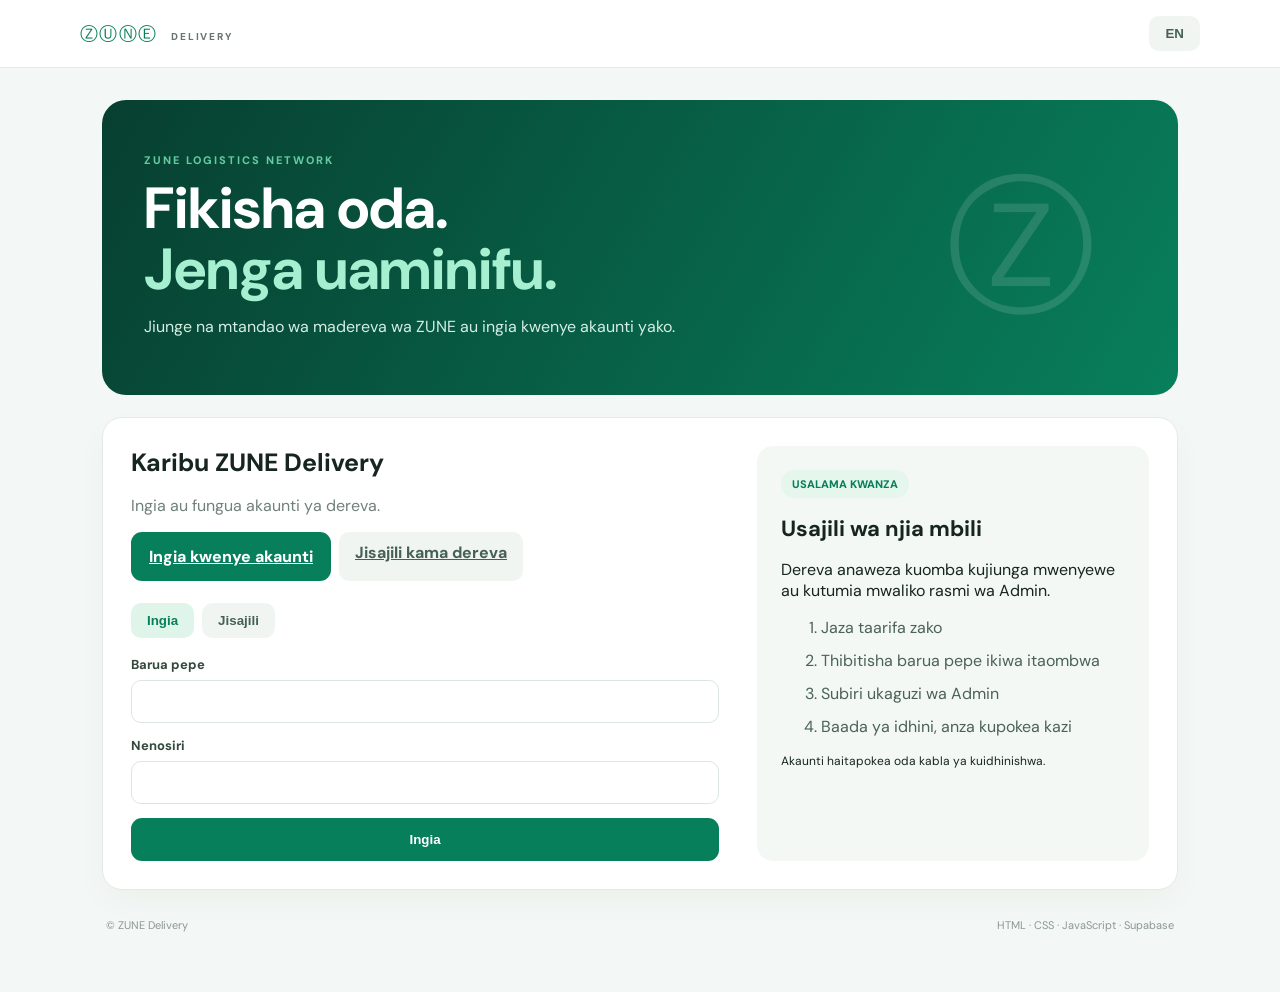
==== index.html @ 95aa7de1 "Remove blocking welcome overlay from Delivery homepage" ====
<!doctype html>
<html lang="sw"><head><meta charset="utf-8"><meta name="viewport" content="width=device-width,initial-scale=1"><meta name="theme-color" content="#087f5b"><title>ZUNE Delivery</title><link rel="stylesheet" href="./styles.css?v=delivery-fix-3"></head>
<body><header class="topbar"><a class="brand" href="./">ⓏⓊⓃⒺ <span>DELIVERY</span></a><div class="top-actions"><button id="languageBtn" class="ghost">EN</button><button id="logoutBtn" class="ghost hidden">Toka</button></div></header>
<main class="shell"><section class="hero"><div><p class="eyebrow">ZUNE LOGISTICS NETWORK</p><h1>Fikisha oda.<br><em>Jenga uaminifu.</em></h1><p class="muted">Jiunge na mtandao wa madereva wa ZUNE au ingia kwenye akaunti yako.</p></div><div class="hero-mark">Ⓩ</div></section>
<div id="notice" class="notice hidden" role="status"></div>
<section id="authView" class="panel auth-grid"><div><h2 id="authTitle">Karibu ZUNE Delivery</h2><p class="muted" id="authIntro">Ingia au fungua akaunti ya dereva.</p><div class="application-actions"><a class="primary" href="./login.html">Ingia kwenye akaunti</a><a class="ghost" href="./signup.html">Jisajili kama dereva</a></div><div class="tabs"><button class="tab active" data-mode="login">Ingia</button><button class="tab" data-mode="register">Jisajili</button></div>
<form id="authForm" class="form"><div id="registerFields" class="hidden"><label>Majina kamili<input name="full_name" autocomplete="name"></label><label>Namba ya simu<input name="phone" type="tel" placeholder="+255..."></label><label>Aina ya usafiri<select name="vehicle_type"><option value="motorcycle">Pikipiki</option><option value="car">Gari</option><option value="bicycle">Baiskeli</option><option value="other">Nyingine</option></select></label><label>Namba ya usajili wa chombo<input name="vehicle_registration" placeholder="Mfano T 123 ABC"></label><label>Namba ya leseni (inapohitajika)<input name="license_number"></label><label>Msimbo wa mwaliko (hiari)<input name="invite_code" autocomplete="off"></label><p class="hint">Unaweza kujisajili bila mwaliko. Mwaliko uliotolewa na Admin utahakikiwa.</p></div>
<label barua pepe>Barua pepe<input name="email" type="email" autocomplete="email" required></label><label>Nenosiri<input name="password" type="password" minlength="8" autocomplete="current-password" required></label><button class="primary" id="authSubmit" type="submit">Ingia</button></form></div>
<aside class="side-note"><span class="pill">USALAMA KWANZA</span><h3>Usajili wa njia mbili</h3><p>Dereva anaweza kuomba kujiunga mwenyewe au kutumia mwaliko rasmi wa Admin.</p><ol><li>Jaza taarifa zako</li><li>Thibitisha barua pepe ikiwa itaombwa</li><li>Subiri ukaguzi wa Admin</li><li>Baada ya idhini, anza kupokea kazi</li></ol><p class="tiny">Akaunti haitapokea oda kabla ya kuidhinishwa.</p></aside></section>
<section id="dashboardView" class="hidden"><div class="panel"><div class="row-between"><div><p class="eyebrow">DASHBOARD</p><h2 id="welcomeTitle">Akaunti ya dereva</h2></div><span id="statusPill" class="pill">Inasubiri</span></div><div id="driverSummary" class="summary-grid"></div><div id="driverMessage" class="notice"></div><p><a class="primary" href="./jobs.html">Oda nilizopangiwa / My deliveries →</a></p></div>
<section id="adminPanel" class="panel hidden"><h2>Usimamizi wa madereva</h2><p class="muted">Sehemu ya Admin kutengeneza mialiko. Ukaguzi wa maombi utaongezwa kwenye Admin Dashboard.</p><form id="inviteForm" class="form compact"><label>Barua pepe ya dereva (hiari)<input name="email" type="email"></label><label>Simu ya dereva (hiari)<input name="phone" type="tel"></label><label>Muda wa mwaliko<select name="days"><option value="1">Siku 1</option><option value="3" selected>Siku 3</option><option value="7">Siku 7</option><option value="14">Siku 14</option></select></label><button class="primary">Tengeneza mwaliko</button></form><div id="inviteResult" class="invite-result hidden"></div><hr><h3>Maombi ya madereva</h3><button id="refreshApplications" class="ghost">Onyesha upya</button><div id="applicationList">Inapakia...</div></section></section>
<footer><span>© ZUNE Delivery</span><span>HTML · CSS · JavaScript · Supabase</span></footer></main><script>
/* Keep login/register tabs responsive even if the remote Supabase module is slow. */
(function(){
  const splash=document.getElementById('welcomeScreen');
  let splashClosed=false;
  function closeWelcome(){
    if(splashClosed || !splash) return;
    splashClosed=true;
    splash.classList.add('leaving');
    window.setTimeout(function(){ if(splash.isConnected) splash.remove(); },500);
  }
  /* Welcome screen closes automatically after exactly 4 seconds. */
  window.setTimeout(closeWelcome,4000);
  const tabs=document.querySelectorAll('.tab');
  const fields=document.getElementById('registerFields');
  const title=document.getElementById('authTitle');
  const submit=document.getElementById('authSubmit');
  const password=document.querySelector('#authForm [name="password"]');
  tabs.forEach(function(tab){
    tab.addEventListener('click',function(){
      const registering=tab.dataset.mode==='register';
      tabs.forEach(function(item){item.classList.toggle('active',item===tab)});
      fields.classList.toggle('hidden',!registering);
      title.textContent=registering?'Jisajili ZUNE Delivery':'Karibu ZUNE Delivery';
      submit.textContent=registering?'Fungua akaunti':'Ingia';
      if(password)password.autocomplete=registering?'new-password':'current-password';
    });
  });
})();
</script>
<script type="module" src="./app.js?v=delivery-auth-pages-1"></script></body></html>
---- styles.css ----
@import url('https://fonts.googleapis.com/css2?family=DM+Sans:wght@400;500;600;700;800&display=swap');:root{font-family:'DM Sans',system-ui,sans-serif;color:#17251f;background:#f3f7f5;font-synthesis:none}*{box-sizing:border-box}body{margin:0}.topbar{height:68px;background:#fff;border-bottom:1px solid #e4ece7;display:flex;align-items:center;justify-content:space-between;padding:0 max(22px,calc((100vw - 1120px)/2))}.brand{font-weight:800;letter-spacing:.08em;color:#087f5b;text-decoration:none;font-size:18px}.brand span{font-size:10px;letter-spacing:.18em;color:#66766d;margin-left:8px}.top-actions{display:flex;gap:8px}.shell{max-width:1120px;margin:auto;padding:32px 22px}.hero{background:linear-gradient(120deg,#073f30,#087f5b);border-radius:24px;padding:42px;color:#fff;display:flex;align-items:center;justify-content:space-between;overflow:hidden}.hero h1{font-size:clamp(34px,6vw,58px);line-height:1.05;margin:8px 0 14px}.hero em{font-style:normal;color:#a6f0d1}.hero .muted{color:#d5eee3}.eyebrow{font-size:11px;letter-spacing:.18em;font-weight:800;color:#64cba0}.hero-mark{font-size:150px;font-weight:800;color:#ffffff20;margin-right:4%;line-height:1}.panel{background:#fff;border:1px solid #e3ebe6;border-radius:20px;padding:28px;margin-top:22px;box-shadow:0 12px 32px #153d2b08}.auth-grid{display:grid;grid-template-columns:1.2fr .8fr;gap:38px}.panel h2{margin:0 0 8px;font-size:25px}.muted,.hint{color:#718078}.tabs{display:flex;gap:8px;margin:22px 0 18px}.tab,.ghost{background:#f0f5f2;border:0;border-radius:10px;padding:10px 16px;color:#456054;font-weight:700;cursor:pointer}.tab.active{background:#dff5e9;color:#087f5b}.form{display:grid;gap:14px}.form label{font-size:13px;font-weight:700;color:#34483d;display:grid;gap:7px}.form input,.form select{width:100%;border:1px solid #dce6df;border-radius:10px;padding:12px 13px;font:inherit;color:#17251f;background:#fff;outline-color:#0a956b}.primary{border:0;border-radius:11px;background:#087f5b;color:#fff;font-weight:800;padding:14px 18px;cursor:pointer}.primary:hover{background:#066c4d}.side-note{background:#f3f8f5;border-radius:16px;padding:24px}.side-note h3{font-size:22px;margin:16px 0 8px}.side-note li{margin:12px 0;color:#4c6256}.pill{display:inline-flex;background:#e5f6ed;color:#087f5b;padding:7px 11px;border-radius:99px;font-size:11px;font-weight:800}.tiny,.hint{font-size:12px}.notice{padding:13px 15px;border-radius:11px;background:#edf7f1;color:#285c43;margin:12px 0}.notice.error{background:#fff0ef;color:#a33b31}.row-between{display:flex;justify-content:space-between;align-items:center;gap:12px}.summary-grid{display:grid;grid-template-columns:repeat(3,1fr);gap:12px;margin:22px 0}.summary-grid div{background:#f5f8f6;padding:16px;border-radius:12px}.summary-grid strong{display:block;margin-bottom:5px}.compact{grid-template-columns:repeat(3,1fr);align-items:end}.invite-result{margin-top:16px;padding:15px;background:#eff8f3;border-radius:12px;overflow-wrap:anywhere}.hidden{display:none!important}footer{display:flex;justify-content:space-between;color:#8a9890;font-size:11px;padding:28px 4px}@media(max-width:720px){.shell{padding:18px 14px}.hero{padding:28px 24px}.hero-mark{font-size:90px;margin:0}.auth-grid{grid-template-columns:1fr;gap:20px}.panel{padding:21px}.compact{grid-template-columns:1fr}.summary-grid{grid-template-columns:1fr}footer{gap:8px;flex-direction:column}}
.application-card{border:1px solid #e3ece6;border-radius:12px;padding:15px;margin:12px 0}.application-card p{font-size:13px;color:#6d7e74;overflow-wrap:anywhere}.application-actions{display:flex;gap:8px;flex-wrap:wrap}.application-actions button{padding:9px 14px}hr{border:0;border-top:1px solid #e7eee9;margin:24px 0}#applicationList{margin-top:14px}

/* Welcome splash with animated delivery vehicle */
.welcome-screen{position:fixed;inset:0;z-index:9999;display:grid;place-items:center;padding:24px;background:radial-gradient(circle at 50% 35%,#0d8b65,#064532 72%);color:#fff;transition:opacity .45s ease,visibility .45s ease}.welcome-screen.leaving{opacity:0;visibility:hidden;pointer-events:none}.welcome-content{width:min(100%,520px);text-align:center}.welcome-logo{font-size:clamp(25px,7vw,38px);font-weight:800;letter-spacing:.12em;color:#c8f6df}.welcome-kicker{font-size:11px;letter-spacing:.3em;font-weight:800;color:#8be0b8;margin:28px 0 12px}.welcome-content h1{font-size:clamp(34px,8vw,54px);line-height:1.08;margin:0}.welcome-content h1 span{display:block;color:#a9f0d0}.welcome-copy{font-size:17px;color:#e0f4e9;margin:18px 0 34px}.moving-road{height:76px;position:relative;margin:0 auto 28px;max-width:310px;overflow:hidden}.moving-vehicle{position:absolute;left:8px;bottom:17px;font-size:42px;filter:drop-shadow(0 5px 4px #002d2080);animation:deliveryDrive 2.6s ease-in-out infinite alternate}.road-line{position:absolute;left:0;right:0;bottom:12px;height:3px;background:repeating-linear-gradient(90deg,#d8f6e7 0 25px,transparent 25px 43px);animation:roadMove .55s linear infinite}.welcome-start{border:0;border-radius:14px;background:#e0f7eb;color:#075b40;padding:15px 30px;font:inherit;font-weight:800;font-size:16px;cursor:pointer;box-shadow:0 8px 24px #002f2050}.welcome-start span{margin-left:12px}@keyframes deliveryDrive{from{transform:translateX(0)}to{transform:translateX(205px)}}@keyframes roadMove{to{background-position:-43px 0}}@media(prefers-reduced-motion:reduce){.moving-vehicle,.road-line{animation:none}.welcome-screen{transition:none}}
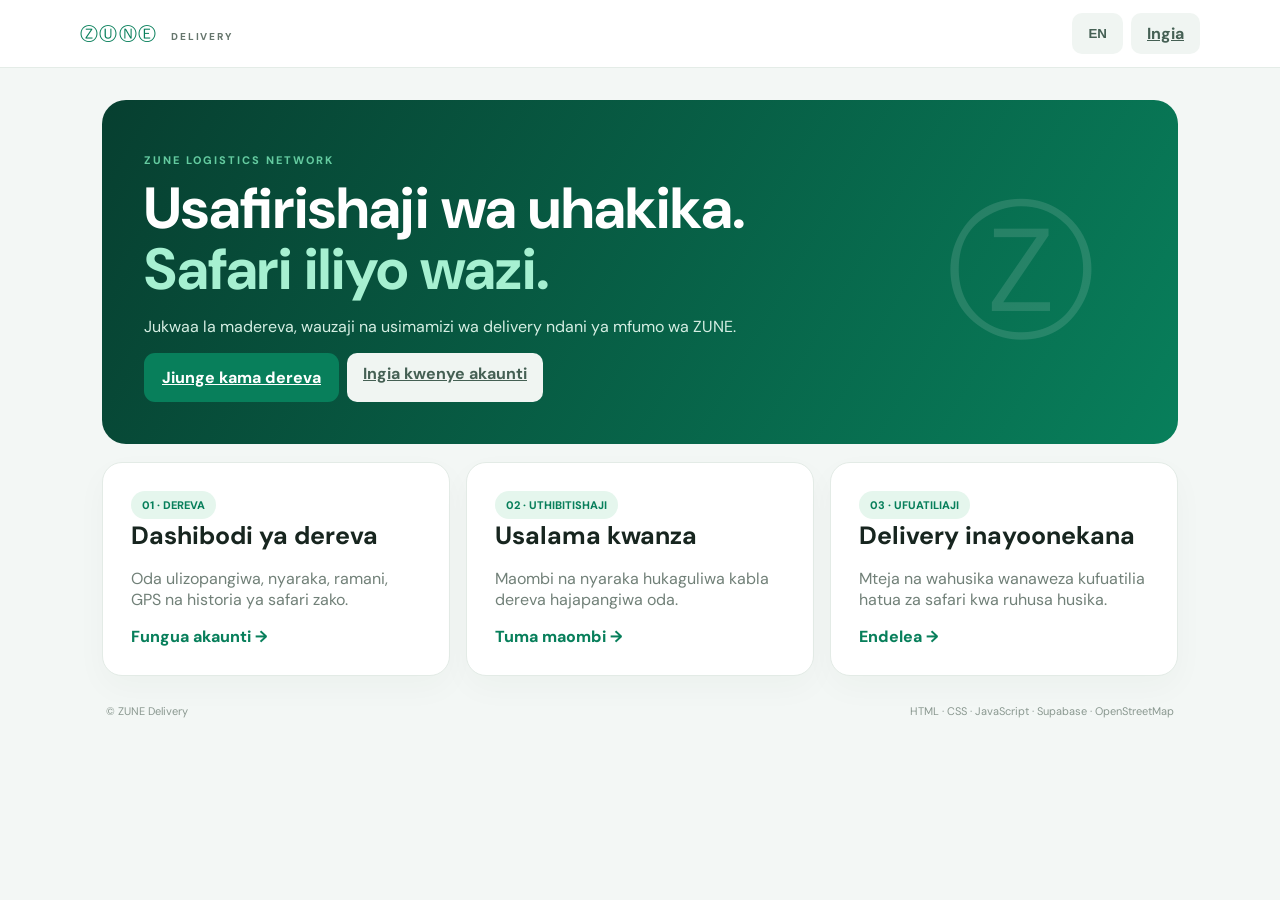
==== commit 268e3b9a: "Rebuild ZUNE Delivery public landing page" ====
--- a/index.html
+++ b/index.html
@@ -1,42 +1,11 @@
 <!doctype html>
-<html lang="sw"><head><meta charset="utf-8"><meta name="viewport" content="width=device-width,initial-scale=1"><meta name="theme-color" content="#087f5b"><title>ZUNE Delivery</title><link rel="stylesheet" href="./styles.css?v=delivery-fix-3"></head>
-<body><header class="topbar"><a class="brand" href="./">ⓏⓊⓃⒺ <span>DELIVERY</span></a><div class="top-actions"><button id="languageBtn" class="ghost">EN</button><button id="logoutBtn" class="ghost hidden">Toka</button></div></header>
-<main class="shell"><section class="hero"><div><p class="eyebrow">ZUNE LOGISTICS NETWORK</p><h1>Fikisha oda.<br><em>Jenga uaminifu.</em></h1><p class="muted">Jiunge na mtandao wa madereva wa ZUNE au ingia kwenye akaunti yako.</p></div><div class="hero-mark">Ⓩ</div></section>
-<div id="notice" class="notice hidden" role="status"></div>
-<section id="authView" class="panel auth-grid"><div><h2 id="authTitle">Karibu ZUNE Delivery</h2><p class="muted" id="authIntro">Ingia au fungua akaunti ya dereva.</p><div class="application-actions"><a class="primary" href="./login.html">Ingia kwenye akaunti</a><a class="ghost" href="./signup.html">Jisajili kama dereva</a></div><div class="tabs"><button class="tab active" data-mode="login">Ingia</button><button class="tab" data-mode="register">Jisajili</button></div>
-<form id="authForm" class="form"><div id="registerFields" class="hidden"><label>Majina kamili<input name="full_name" autocomplete="name"></label><label>Namba ya simu<input name="phone" type="tel" placeholder="+255..."></label><label>Aina ya usafiri<select name="vehicle_type"><option value="motorcycle">Pikipiki</option><option value="car">Gari</option><option value="bicycle">Baiskeli</option><option value="other">Nyingine</option></select></label><label>Namba ya usajili wa chombo<input name="vehicle_registration" placeholder="Mfano T 123 ABC"></label><label>Namba ya leseni (inapohitajika)<input name="license_number"></label><label>Msimbo wa mwaliko (hiari)<input name="invite_code" autocomplete="off"></label><p class="hint">Unaweza kujisajili bila mwaliko. Mwaliko uliotolewa na Admin utahakikiwa.</p></div>
-<label barua pepe>Barua pepe<input name="email" type="email" autocomplete="email" required></label><label>Nenosiri<input name="password" type="password" minlength="8" autocomplete="current-password" required></label><button class="primary" id="authSubmit" type="submit">Ingia</button></form></div>
-<aside class="side-note"><span class="pill">USALAMA KWANZA</span><h3>Usajili wa njia mbili</h3><p>Dereva anaweza kuomba kujiunga mwenyewe au kutumia mwaliko rasmi wa Admin.</p><ol><li>Jaza taarifa zako</li><li>Thibitisha barua pepe ikiwa itaombwa</li><li>Subiri ukaguzi wa Admin</li><li>Baada ya idhini, anza kupokea kazi</li></ol><p class="tiny">Akaunti haitapokea oda kabla ya kuidhinishwa.</p></aside></section>
-<section id="dashboardView" class="hidden"><div class="panel"><div class="row-between"><div><p class="eyebrow">DASHBOARD</p><h2 id="welcomeTitle">Akaunti ya dereva</h2></div><span id="statusPill" class="pill">Inasubiri</span></div><div id="driverSummary" class="summary-grid"></div><div id="driverMessage" class="notice"></div><p><a class="primary" href="./jobs.html">Oda nilizopangiwa / My deliveries →</a></p></div>
-<section id="adminPanel" class="panel hidden"><h2>Usimamizi wa madereva</h2><p class="muted">Sehemu ya Admin kutengeneza mialiko. Ukaguzi wa maombi utaongezwa kwenye Admin Dashboard.</p><form id="inviteForm" class="form compact"><label>Barua pepe ya dereva (hiari)<input name="email" type="email"></label><label>Simu ya dereva (hiari)<input name="phone" type="tel"></label><label>Muda wa mwaliko<select name="days"><option value="1">Siku 1</option><option value="3" selected>Siku 3</option><option value="7">Siku 7</option><option value="14">Siku 14</option></select></label><button class="primary">Tengeneza mwaliko</button></form><div id="inviteResult" class="invite-result hidden"></div><hr><h3>Maombi ya madereva</h3><button id="refreshApplications" class="ghost">Onyesha upya</button><div id="applicationList">Inapakia...</div></section></section>
-<footer><span>© ZUNE Delivery</span><span>HTML · CSS · JavaScript · Supabase</span></footer></main><script>
-/* Keep login/register tabs responsive even if the remote Supabase module is slow. */
-(function(){
-  const splash=document.getElementById('welcomeScreen');
-  let splashClosed=false;
-  function closeWelcome(){
-    if(splashClosed || !splash) return;
-    splashClosed=true;
-    splash.classList.add('leaving');
-    window.setTimeout(function(){ if(splash.isConnected) splash.remove(); },500);
-  }
-  /* Welcome screen closes automatically after exactly 4 seconds. */
-  window.setTimeout(closeWelcome,4000);
-  const tabs=document.querySelectorAll('.tab');
-  const fields=document.getElementById('registerFields');
-  const title=document.getElementById('authTitle');
-  const submit=document.getElementById('authSubmit');
-  const password=document.querySelector('#authForm [name="password"]');
-  tabs.forEach(function(tab){
-    tab.addEventListener('click',function(){
-      const registering=tab.dataset.mode==='register';
-      tabs.forEach(function(item){item.classList.toggle('active',item===tab)});
-      fields.classList.toggle('hidden',!registering);
-      title.textContent=registering?'Jisajili ZUNE Delivery':'Karibu ZUNE Delivery';
-      submit.textContent=registering?'Fungua akaunti':'Ingia';
-      if(password)password.autocomplete=registering?'new-password':'current-password';
-    });
-  });
-})();
-</script>
-<script type="module" src="./app.js?v=delivery-auth-pages-1"></script></body></html>+<html lang="sw"><head><meta charset="utf-8"><meta name="viewport" content="width=device-width,initial-scale=1"><meta name="theme-color" content="#075b43"><title>ZUNE Delivery</title><link rel="stylesheet" href="./styles.css?v=rebuild-1"></head>
+<body>
+<header class="topbar"><a class="brand" href="./index.html">ⓏⓊⓃⒺ <span>DELIVERY</span></a><div class="top-actions"><button id="languageBtn" class="ghost" type="button">EN</button><a class="ghost" href="./login.html">Ingia</a></div></header>
+<main class="shell">
+<section class="hero"><div><p class="eyebrow">ZUNE LOGISTICS NETWORK</p><h1>Usafirishaji wa uhakika.<br><em>Safari iliyo wazi.</em></h1><p class="muted">Jukwaa la madereva, wauzaji na usimamizi wa delivery ndani ya mfumo wa ZUNE.</p><div class="application-actions"><a class="primary" href="./signup.html">Jiunge kama dereva</a><a class="ghost" href="./login.html">Ingia kwenye akaunti</a></div></div><div class="hero-mark">Ⓩ</div></section>
+<section class="grid-cards"><article class="panel"><span class="pill">01 · DEREVA</span><h2>Dashibodi ya dereva</h2><p class="muted">Oda ulizopangiwa, nyaraka, ramani, GPS na historia ya safari zako.</p><a class="text-link" href="./login.html">Fungua akaunti →</a></article><article class="panel"><span class="pill">02 · UTHIBITISHAJI</span><h2>Usalama kwanza</h2><p class="muted">Maombi na nyaraka hukaguliwa kabla dereva hajapangiwa oda.</p><a class="text-link" href="./signup.html">Tuma maombi →</a></article><article class="panel"><span class="pill">03 · UFUATILIAJI</span><h2>Delivery inayoonekana</h2><p class="muted">Mteja na wahusika wanaweza kufuatilia hatua za safari kwa ruhusa husika.</p><a class="text-link" href="./login.html">Endelea →</a></article></section>
+<footer><span>© ZUNE Delivery</span><span>HTML · CSS · JavaScript · Supabase · OpenStreetMap</span></footer></main>
+<style>.grid-cards{display:grid;grid-template-columns:repeat(3,minmax(0,1fr));gap:16px}.grid-cards .panel{margin-top:18px}.text-link{color:#087f5b;font-weight:800;text-decoration:none}@media(max-width:760px){.grid-cards{grid-template-columns:1fr}}</style>
+<script>const b=document.querySelector('#languageBtn');b.addEventListener('click',()=>{const en=document.documentElement.lang==='sw';document.documentElement.lang=en?'en':'sw';document.querySelector('.hero h1').innerHTML=en?'Reliable delivery.<br><em>Every step visible.</em>':'Usafirishaji wa uhakika.<br><em>Safari iliyo wazi.</em>';document.querySelector('.hero .muted').textContent=en?'A delivery platform for drivers, sellers and operations across ZUNE.':'Jukwaa la madereva, wauzaji na usimamizi wa delivery ndani ya mfumo wa ZUNE.';b.textContent=en?'SW':'EN';});</script>
+</body></html>
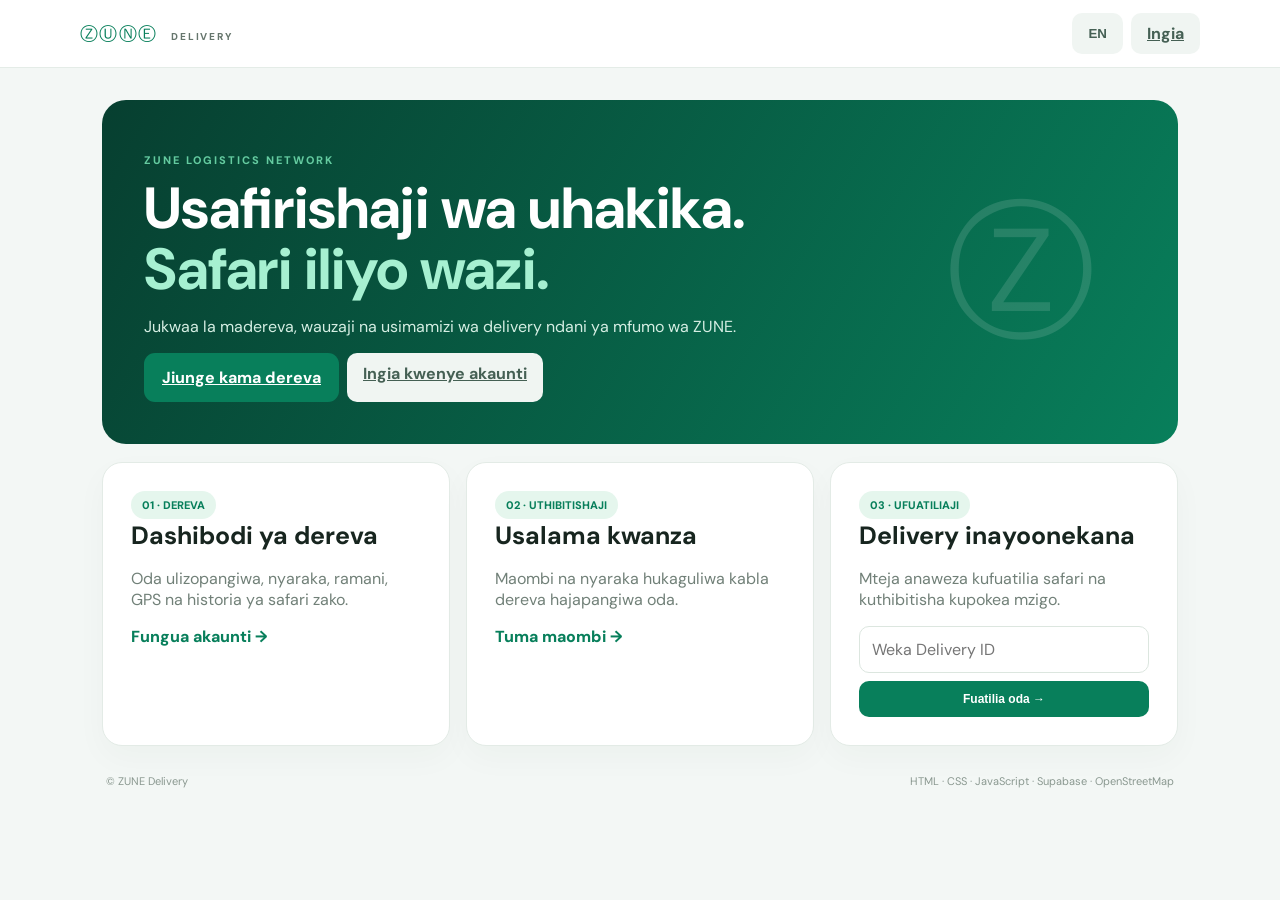
==== commit 5c8df60f: "Add customer delivery tracking entry to ZUNE Delivery home" ====
--- a/index.html
+++ b/index.html
@@ -4,8 +4,8 @@
 <header class="topbar"><a class="brand" href="./index.html">ⓏⓊⓃⒺ <span>DELIVERY</span></a><div class="top-actions"><button id="languageBtn" class="ghost" type="button">EN</button><a class="ghost" href="./login.html">Ingia</a></div></header>
 <main class="shell">
 <section class="hero"><div><p class="eyebrow">ZUNE LOGISTICS NETWORK</p><h1>Usafirishaji wa uhakika.<br><em>Safari iliyo wazi.</em></h1><p class="muted">Jukwaa la madereva, wauzaji na usimamizi wa delivery ndani ya mfumo wa ZUNE.</p><div class="application-actions"><a class="primary" href="./signup.html">Jiunge kama dereva</a><a class="ghost" href="./login.html">Ingia kwenye akaunti</a></div></div><div class="hero-mark">Ⓩ</div></section>
-<section class="grid-cards"><article class="panel"><span class="pill">01 · DEREVA</span><h2>Dashibodi ya dereva</h2><p class="muted">Oda ulizopangiwa, nyaraka, ramani, GPS na historia ya safari zako.</p><a class="text-link" href="./login.html">Fungua akaunti →</a></article><article class="panel"><span class="pill">02 · UTHIBITISHAJI</span><h2>Usalama kwanza</h2><p class="muted">Maombi na nyaraka hukaguliwa kabla dereva hajapangiwa oda.</p><a class="text-link" href="./signup.html">Tuma maombi →</a></article><article class="panel"><span class="pill">03 · UFUATILIAJI</span><h2>Delivery inayoonekana</h2><p class="muted">Mteja na wahusika wanaweza kufuatilia hatua za safari kwa ruhusa husika.</p><a class="text-link" href="./login.html">Endelea →</a></article></section>
+<section class="grid-cards"><article class="panel"><span class="pill">01 · DEREVA</span><h2>Dashibodi ya dereva</h2><p class="muted">Oda ulizopangiwa, nyaraka, ramani, GPS na historia ya safari zako.</p><a class="text-link" href="./login.html">Fungua akaunti →</a></article><article class="panel"><span class="pill">02 · UTHIBITISHAJI</span><h2>Usalama kwanza</h2><p class="muted">Maombi na nyaraka hukaguliwa kabla dereva hajapangiwa oda.</p><a class="text-link" href="./signup.html">Tuma maombi →</a></article><article class="panel"><span class="pill">03 · UFUATILIAJI</span><h2>Delivery inayoonekana</h2><p class="muted">Mteja anaweza kufuatilia safari na kuthibitisha kupokea mzigo.</p><form id="trackForm" class="track-form"><input id="deliveryId" aria-label="Delivery ID" placeholder="Weka Delivery ID" required><button class="primary" type="submit">Fuatilia oda →</button></form></article></section>
 <footer><span>© ZUNE Delivery</span><span>HTML · CSS · JavaScript · Supabase · OpenStreetMap</span></footer></main>
-<style>.grid-cards{display:grid;grid-template-columns:repeat(3,minmax(0,1fr));gap:16px}.grid-cards .panel{margin-top:18px}.text-link{color:#087f5b;font-weight:800;text-decoration:none}@media(max-width:760px){.grid-cards{grid-template-columns:1fr}}</style>
+<style>.grid-cards{display:grid;grid-template-columns:repeat(auto-fit,minmax(220px,1fr));gap:16px}.grid-cards .panel{margin-top:18px}.text-link{color:#087f5b;font-weight:800;text-decoration:none}.track-form{display:grid;gap:8px;margin-top:12px}.track-form input{width:100%;border:1px solid #dce6df;border-radius:10px;padding:12px;font:inherit}.track-form .primary{display:inline-flex;justify-content:center;text-decoration:none;border-radius:10px;padding:11px 14px;font-size:12px;font-weight:800;cursor:pointer}@media(max-width:760px){.grid-cards{grid-template-columns:1fr}}</style>
 <script>const b=document.querySelector('#languageBtn');b.addEventListener('click',()=>{const en=document.documentElement.lang==='sw';document.documentElement.lang=en?'en':'sw';document.querySelector('.hero h1').innerHTML=en?'Reliable delivery.<br><em>Every step visible.</em>':'Usafirishaji wa uhakika.<br><em>Safari iliyo wazi.</em>';document.querySelector('.hero .muted').textContent=en?'A delivery platform for drivers, sellers and operations across ZUNE.':'Jukwaa la madereva, wauzaji na usimamizi wa delivery ndani ya mfumo wa ZUNE.';b.textContent=en?'SW':'EN';});</script>
-</body></html>+<script>document.querySelector("#trackForm")?.addEventListener("submit",e=>{e.preventDefault();const id=document.querySelector("#deliveryId").value.trim();if(id)location.href="./tracking.html?delivery_id="+encodeURIComponent(id)});</script></body></html>
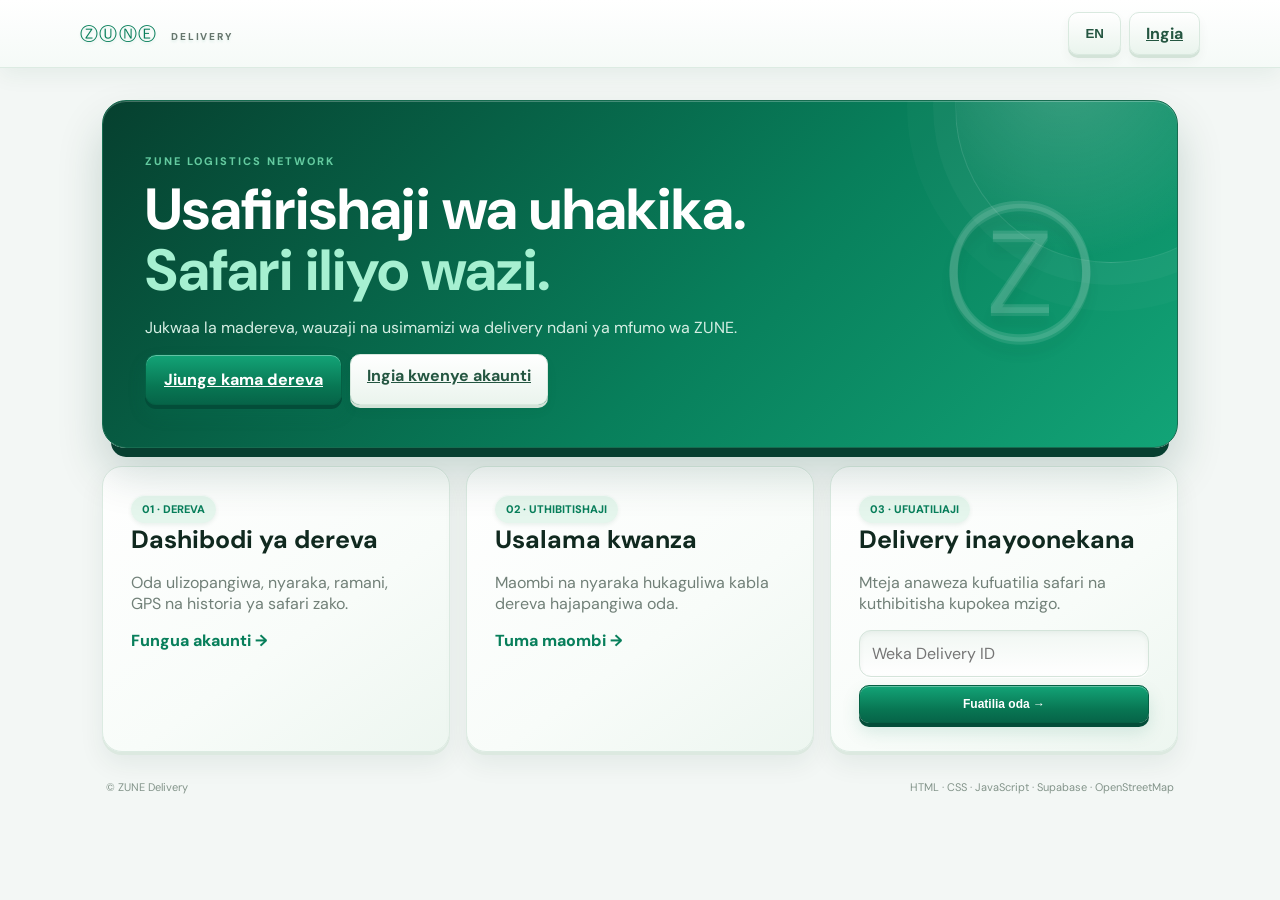
==== commit 70f5fef5: "Apply unified premium 3D styling to index.html" ====
--- a/index.html
+++ b/index.html
@@ -1,5 +1,5 @@
 <!doctype html>
-<html lang="sw"><head><meta charset="utf-8"><meta name="viewport" content="width=device-width,initial-scale=1"><meta name="theme-color" content="#075b43"><title>ZUNE Delivery</title><link rel="stylesheet" href="./styles.css?v=rebuild-1"></head>
+<html lang="sw"><head><meta charset="utf-8"><meta name="viewport" content="width=device-width,initial-scale=1"><meta name="theme-color" content="#075b43"><title>ZUNE Delivery</title><link rel="stylesheet" href="./styles.css?v=rebuild-1"><link rel="stylesheet" href="./delivery-3d.css?v=20261122-3d-1"></head>
 <body>
 <header class="topbar"><a class="brand" href="./index.html">ⓏⓊⓃⒺ <span>DELIVERY</span></a><div class="top-actions"><button id="languageBtn" class="ghost" type="button">EN</button><a class="ghost" href="./login.html">Ingia</a></div></header>
 <main class="shell">
--- a/delivery-3d.css
+++ b/delivery-3d.css
@@ -0,0 +1,29 @@
+/* ZUNE Delivery — unified premium 3D interface */
+:root{--zune-ink:#10291f;--zune-muted:#687d72;--zune-green:#087f5b;--zune-deep:#063e30;--zune-line:#dcebe2;--zune-surface:#f1f7f3}
+html{background:radial-gradient(ellipse at 12% 0%,#e3f4e9 0,transparent 38%),radial-gradient(ellipse at 100% 15%,#e5f0e9 0,transparent 34%),#f2f7f4}
+body{color:var(--zune-ink);background:transparent}
+.topbar,.bar{background:linear-gradient(180deg,#fff,#f5faf7);border-bottom:1px solid #dcebe2;box-shadow:0 7px 22px #0b4c3710}
+.brand{filter:drop-shadow(0 2px 1px #087f5b18)}
+.shell,.wrap,.docs-shell{position:relative}
+.hero{position:relative;isolation:isolate;overflow:hidden;border:1px solid #176c50;box-shadow:0 18px 0 -9px #073f30,0 25px 45px #063e3030,inset 0 1px #ffffff40;background:linear-gradient(135deg,#06402f 0%,#087f5b 58%,#12a477 100%)}
+.hero:after{content:"";position:absolute;z-index:-1;width:310px;height:310px;right:-90px;top:-150px;border-radius:50%;background:radial-gradient(circle at 35% 35%,#ffffff35,#ffffff05 65%,transparent 70%);border:1px solid #ffffff1c;box-shadow:0 0 0 22px #ffffff08,0 0 0 48px #ffffff05}
+.hero-mark{filter:drop-shadow(0 12px 4px #002b2050);text-shadow:0 3px 0 #ffffff18}
+.panel,.card,.stat,.auth-card,.doc-card,.side-note,.application-card{border:1px solid #dcebe2;background:linear-gradient(145deg,#fff 0%,#f8fcf9 58%,#edf6f0 100%);box-shadow:0 3px 0 #dce9e0,0 12px 26px #153d2b12,inset 0 1px #fff;border-radius:20px;transition:transform .2s ease,box-shadow .2s ease}
+.panel:hover,.card:hover,.stat:hover,.doc-card:hover{transform:translateY(-3px);box-shadow:0 5px 0 #d5e6db,0 18px 32px #153d2b18,inset 0 1px #fff}
+.stat{position:relative;overflow:hidden}.stat:after{content:"";position:absolute;right:-25px;top:-32px;width:95px;height:95px;border-radius:50%;background:radial-gradient(circle,#d9f1e3,transparent 70%)}
+.primary,.btn.primary,.auth-submit,.docs-actions button{background:linear-gradient(180deg,#13a477,#087653 65%,#066448);border:1px solid #056044;box-shadow:0 4px 0 #034d39,0 9px 18px #087f5b25,inset 0 1px #ffffff55;color:#fff;transition:transform .15s,box-shadow .15s}
+.primary:hover,.btn.primary:hover,.auth-submit:hover,.docs-actions button:hover{transform:translateY(-2px);box-shadow:0 6px 0 #034d39,0 13px 22px #087f5b30,inset 0 1px #ffffff55}
+.primary:active,.btn.primary:active,.auth-submit:active{transform:translateY(2px);box-shadow:0 1px 0 #034d39,0 3px 8px #087f5b20}
+.ghost,.soft,.tab,.secondary,.btn.soft{border:1px solid #d9e9df;background:linear-gradient(180deg,#fff,#eaf4ed);box-shadow:0 3px 0 #d3e3d8,0 6px 12px #173c2b0c;color:#245641}
+input,select,textarea{border:1px solid #d4e4da!important;background:linear-gradient(180deg,#f1f7f3,#fff)!important;box-shadow:inset 0 2px 5px #17442b0d,0 1px #fff!important;border-radius:12px!important}
+input:focus,select:focus,textarea:focus{outline:0;border-color:#0a956b!important;box-shadow:0 0 0 3px #087f5b18,inset 0 2px 4px #17442b0a!important}
+.pill,.status{box-shadow:inset 0 1px #ffffffa6,0 2px 4px #0c573015}
+.notice,.docs-intro,.finish-box{border:1px solid #d5e9dc;box-shadow:inset 0 1px #fff,0 4px 12px #153d2b0a}
+.map,.driver-destination-map{border:1px solid #d2e4d8;box-shadow:inset 0 2px 8px #123b2612,0 5px 12px #123b260c}
+.event{border-left-color:#a7d9bc}.event:before{box-shadow:0 0 0 4px #dff3e7,0 2px 5px #087f5b40}
+table{border-collapse:separate;border-spacing:0;width:100%;overflow:hidden;border-radius:12px}th{background:linear-gradient(180deg,#e9f5ed,#dceee3);color:#285a43}td,th{padding:12px;border-bottom:1px solid #e6efe9}
+footer{color:#83948a}
+.auth-welcome,.welcome-screen{background:radial-gradient(circle at 50% 30%,#159a70,#064532 72%);text-shadow:0 2px 8px #002f2050}
+.auth-welcome-logo,.welcome-logo{filter:drop-shadow(0 8px 5px #002b2050)}
+@media(max-width:760px){.hero{box-shadow:0 12px 0 -7px #073f30,0 17px 28px #063e3028,inset 0 1px #ffffff40}.panel,.card,.stat,.auth-card{border-radius:17px}.topbar,.bar{position:sticky;top:0;z-index:30}}
+@media(prefers-reduced-motion:reduce){*,*:before,*:after{transition:none!important;animation:none!important;scroll-behavior:auto!important}}
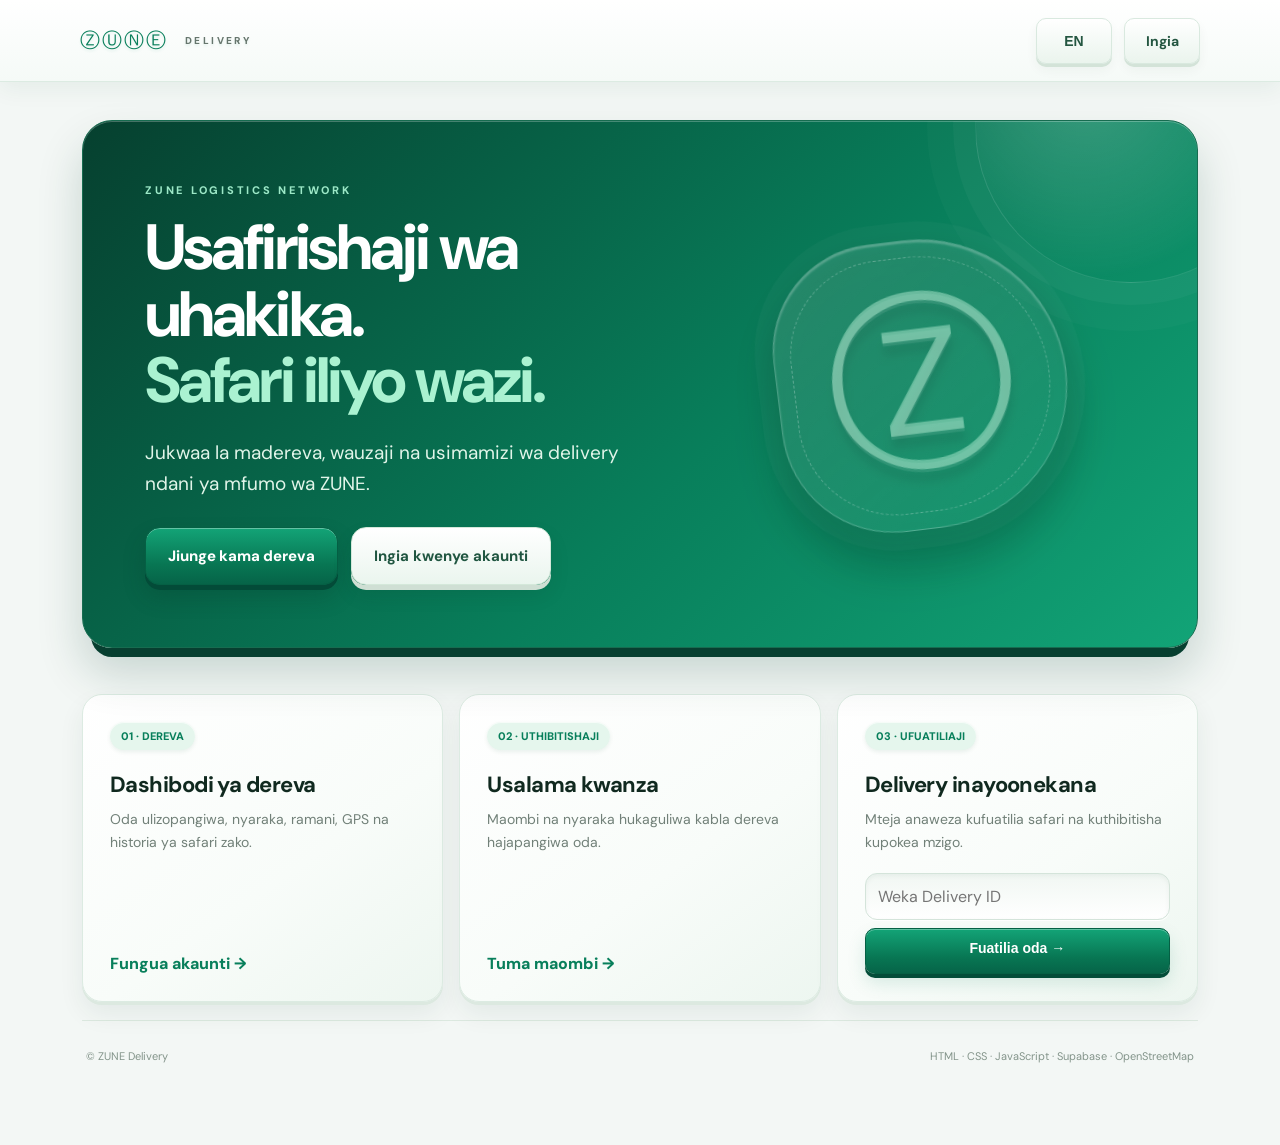
==== commit 24c5c21b: "Apply new premium landing page design" ====
--- a/index.html
+++ b/index.html
@@ -1,5 +1,5 @@
 <!doctype html>
-<html lang="sw"><head><meta charset="utf-8"><meta name="viewport" content="width=device-width,initial-scale=1"><meta name="theme-color" content="#075b43"><title>ZUNE Delivery</title><link rel="stylesheet" href="./styles.css?v=rebuild-1"><link rel="stylesheet" href="./delivery-3d.css?v=20261122-3d-1"></head>
+<html lang="sw"><head><meta charset="utf-8"><meta name="viewport" content="width=device-width,initial-scale=1"><meta name="theme-color" content="#075b43"><title>ZUNE Delivery</title><link rel="stylesheet" href="./styles.css?v=rebuild-1"><link rel="stylesheet" href="./delivery-3d.css?v=20261122-3d-1"><link rel="stylesheet" href="./home-landing.css?v=20261122-home-1"></head>
 <body>
 <header class="topbar"><a class="brand" href="./index.html">ⓏⓊⓃⒺ <span>DELIVERY</span></a><div class="top-actions"><button id="languageBtn" class="ghost" type="button">EN</button><a class="ghost" href="./login.html">Ingia</a></div></header>
 <main class="shell">
--- a/home-landing.css
+++ b/home-landing.css
@@ -0,0 +1,47 @@
+/* ZUNE Delivery landing page — refined responsive 3D design */
+.topbar{min-height:82px;height:auto;padding:14px max(20px,calc((100vw - 1120px)/2));gap:14px;position:sticky;top:0;z-index:40;backdrop-filter:blur(16px)}
+.brand{display:flex;align-items:center;gap:9px;font-size:20px;white-space:nowrap;letter-spacing:.1em}
+.brand span{font-size:10px;letter-spacing:.24em}
+.top-actions{align-items:center;gap:12px}
+.top-actions .ghost{min-width:76px;min-height:46px;display:inline-flex;align-items:center;justify-content:center;text-decoration:none;font-size:14px}
+.shell{max-width:1160px;padding-top:38px;padding-bottom:54px}
+.hero{min-height:410px;padding:clamp(30px,5vw,62px);border-radius:30px;display:grid;grid-template-columns:minmax(0,1.15fr) minmax(220px,.85fr);gap:28px;align-items:center}
+.hero>div:first-child{max-width:640px;position:relative;z-index:2}
+.hero .eyebrow{font-size:11px;letter-spacing:.25em;margin:0 0 18px;color:#9ce8c7}
+.hero h1{font-size:clamp(38px,5.2vw,64px);line-height:1.04;letter-spacing:-.045em;margin:0 0 22px;max-width:670px}
+.hero em{color:#aaf2d1}
+.hero .muted{font-size:clamp(16px,1.8vw,19px);line-height:1.65;max-width:510px;margin:0 0 28px;color:#e1f5e9}
+.hero-mark{width:min(100%,290px);aspect-ratio:1;border-radius:42% 58% 56% 44%;display:grid;place-items:center;justify-self:center;font-size:clamp(110px,17vw,190px);color:#c6f8df70;background:linear-gradient(145deg,#ffffff20,#ffffff08);border:1px solid #ffffff35;box-shadow:inset 0 2px 2px #ffffff40,0 28px 45px #002e2040,0 0 0 18px #ffffff08;transform:rotate(-7deg);position:relative}
+.hero-mark:after{content:"";position:absolute;inset:16px;border:1px dashed #ffffff45;border-radius:inherit}
+.application-actions{gap:13px;align-items:stretch}
+.application-actions a{min-height:58px;padding:15px 22px;display:inline-flex;align-items:center;justify-content:center;border-radius:15px;font-size:15px;line-height:1.3;text-decoration:none;box-shadow:0 5px 0 #034b38,0 12px 22px #002e2035,inset 0 1px #ffffff55}
+.application-actions a.ghost{background:linear-gradient(180deg,#fff,#eaf5ee);color:#205641;border:1px solid #d4e8da;box-shadow:0 5px 0 #cfdfd4,0 10px 20px #002e2018}
+.grid-cards{gap:18px;margin-top:28px}
+.grid-cards .panel{margin-top:0;padding:27px;min-height:245px;display:flex;flex-direction:column;align-items:flex-start}
+.grid-cards .panel h2{font-size:22px;letter-spacing:-.025em;margin:20px 0 9px}
+.grid-cards .panel p{font-size:14px;line-height:1.65;margin:0 0 18px}
+.grid-cards .text-link{margin-top:auto;padding-top:8px}
+.grid-cards .track-form{width:100%;margin-top:auto}
+.grid-cards .track-form input{min-height:46px}
+.grid-cards .track-form .primary{font-size:14px;min-height:46px}
+footer{margin-top:18px;border-top:1px solid #dce9e0}
+@media(max-width:760px){
+ .topbar{min-height:74px;padding:11px 16px}
+ .brand{font-size:17px;gap:6px}.brand span{font-size:9px}
+ .top-actions{gap:8px}.top-actions .ghost{min-width:58px;min-height:43px;padding:9px 13px}
+ .shell{padding:22px 14px 38px}
+ .hero{min-height:0;grid-template-columns:1fr;padding:30px 24px 28px;gap:22px;border-radius:26px}
+ .hero>div:first-child{max-width:none}
+ .hero .eyebrow{font-size:10px;letter-spacing:.2em;margin-bottom:16px}
+ .hero h1{font-size:clamp(36px,9vw,48px);line-height:1.08;letter-spacing:-.04em;margin-bottom:17px;max-width:560px}
+ .hero .muted{font-size:16px;line-height:1.58;margin-bottom:23px}
+ .hero-mark{width:118px;font-size:76px;justify-self:end;margin:-5px 6px 0 0;grid-row:2;opacity:.85}
+ .hero-mark:after{inset:9px}
+ .application-actions{display:grid;grid-template-columns:1fr;gap:11px}
+ .application-actions a{width:100%;min-height:54px;padding:14px 17px;font-size:15px}
+ .grid-cards{grid-template-columns:1fr;gap:14px;margin-top:22px}
+ .grid-cards .panel{min-height:0;padding:23px}
+ .grid-cards .panel h2{margin-top:16px}
+ footer{font-size:10px;line-height:1.6}
+}
+@media(max-width:380px){.brand{font-size:15px}.brand span{font-size:8px}.top-actions .ghost{min-width:50px;padding:8px 10px}.hero{padding:26px 20px}.hero h1{font-size:35px}}
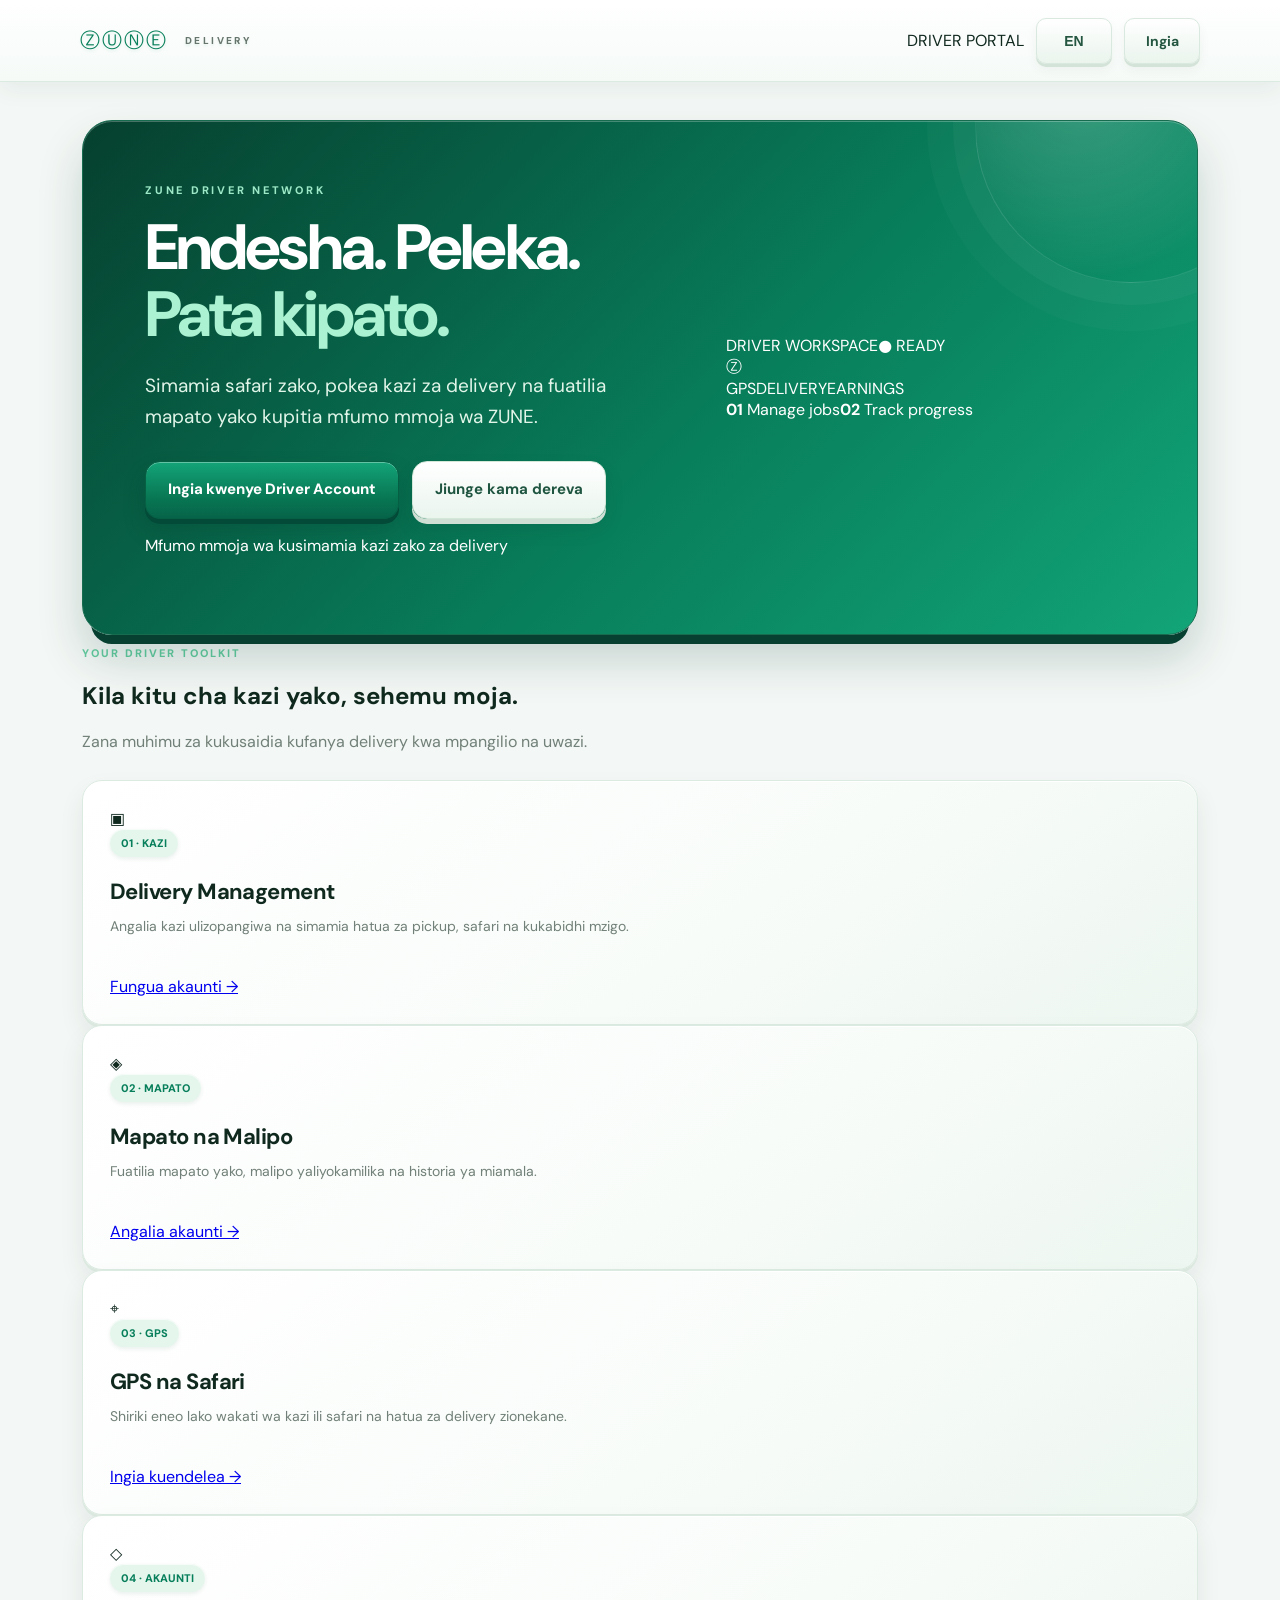
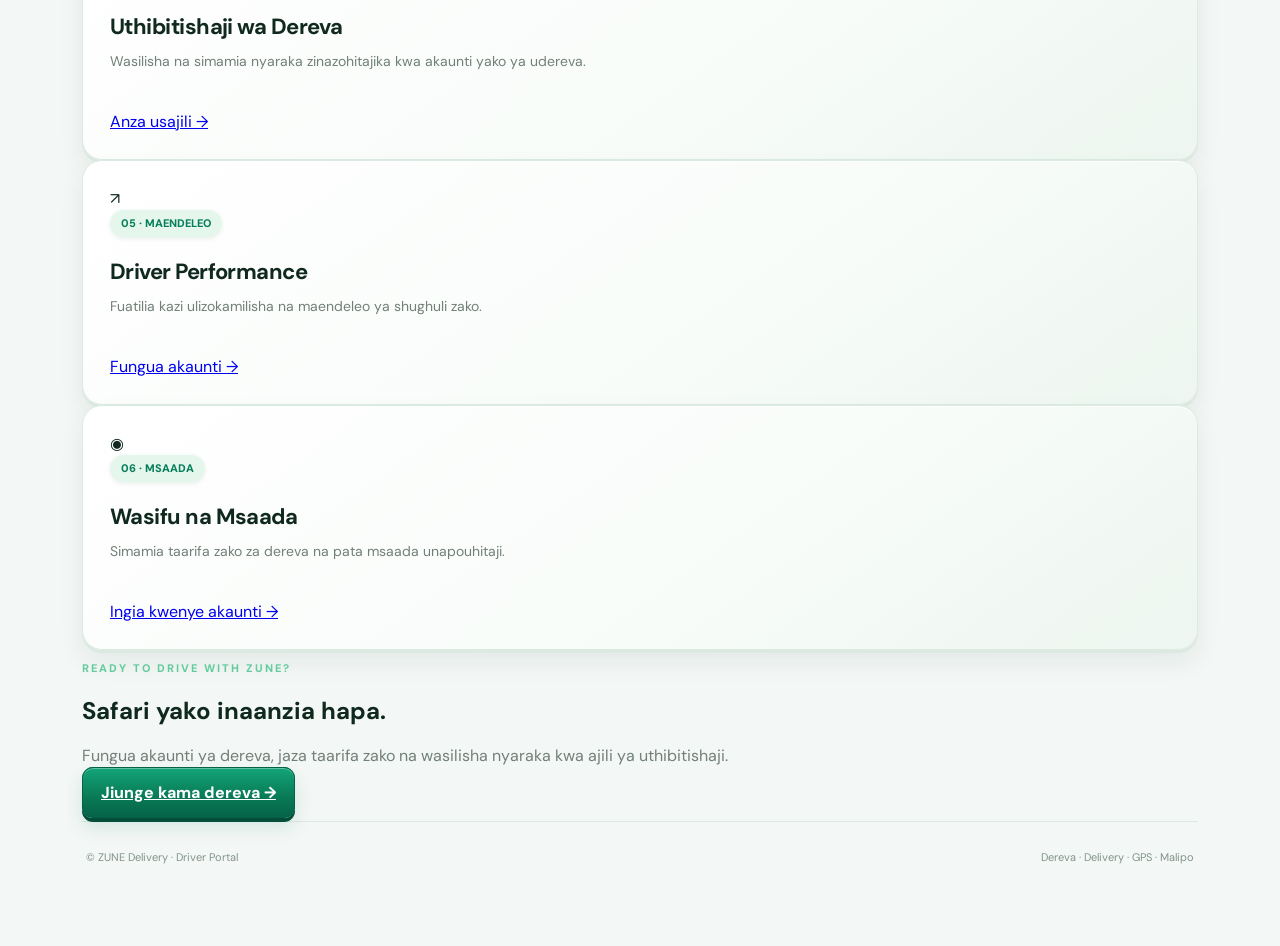
==== commit 7ce5d16e: "Redesign driver portal home for ZUNE Delivery" ====
--- a/index.html
+++ b/index.html
@@ -1,11 +1,58 @@
 <!doctype html>
-<html lang="sw"><head><meta charset="utf-8"><meta name="viewport" content="width=device-width,initial-scale=1"><meta name="theme-color" content="#075b43"><title>ZUNE Delivery</title><link rel="stylesheet" href="./styles.css?v=rebuild-1"><link rel="stylesheet" href="./delivery-3d.css?v=20261122-3d-1"><link rel="stylesheet" href="./home-landing.css?v=20261122-home-1"></head>
-<body>
-<header class="topbar"><a class="brand" href="./index.html">ⓏⓊⓃⒺ <span>DELIVERY</span></a><div class="top-actions"><button id="languageBtn" class="ghost" type="button">EN</button><a class="ghost" href="./login.html">Ingia</a></div></header>
+<html lang="sw">
+<head>
+<meta charset="utf-8"><meta name="viewport" content="width=device-width,initial-scale=1"><meta name="theme-color" content="#101d39">
+<title>ZUNE Delivery | Driver Portal</title>
+<link rel="stylesheet" href="./styles.css?v=rebuild-1">
+<link rel="stylesheet" href="./delivery-3d.css?v=20261122-3d-1">
+<link rel="stylesheet" href="./home-landing.css?v=20261122-driver-portal-2">
+</head>
+<body class="driver-portal">
+<header class="topbar">
+  <a class="brand" href="./index.html" aria-label="ZUNE Delivery home">ⓏⓊⓃⒺ <span>DELIVERY</span></a>
+  <div class="top-actions"><span class="portal-label">DRIVER PORTAL</span><button id="languageBtn" class="ghost" type="button">EN</button><a class="ghost" href="./login.html">Ingia</a></div>
+</header>
 <main class="shell">
-<section class="hero"><div><p class="eyebrow">ZUNE LOGISTICS NETWORK</p><h1>Usafirishaji wa uhakika.<br><em>Safari iliyo wazi.</em></h1><p class="muted">Jukwaa la madereva, wauzaji na usimamizi wa delivery ndani ya mfumo wa ZUNE.</p><div class="application-actions"><a class="primary" href="./signup.html">Jiunge kama dereva</a><a class="ghost" href="./login.html">Ingia kwenye akaunti</a></div></div><div class="hero-mark">Ⓩ</div></section>
-<section class="grid-cards"><article class="panel"><span class="pill">01 · DEREVA</span><h2>Dashibodi ya dereva</h2><p class="muted">Oda ulizopangiwa, nyaraka, ramani, GPS na historia ya safari zako.</p><a class="text-link" href="./login.html">Fungua akaunti →</a></article><article class="panel"><span class="pill">02 · UTHIBITISHAJI</span><h2>Usalama kwanza</h2><p class="muted">Maombi na nyaraka hukaguliwa kabla dereva hajapangiwa oda.</p><a class="text-link" href="./signup.html">Tuma maombi →</a></article><article class="panel"><span class="pill">03 · UFUATILIAJI</span><h2>Delivery inayoonekana</h2><p class="muted">Mteja anaweza kufuatilia safari na kuthibitisha kupokea mzigo.</p><form id="trackForm" class="track-form"><input id="deliveryId" aria-label="Delivery ID" placeholder="Weka Delivery ID" required><button class="primary" type="submit">Fuatilia oda →</button></form></article></section>
-<footer><span>© ZUNE Delivery</span><span>HTML · CSS · JavaScript · Supabase · OpenStreetMap</span></footer></main>
-<style>.grid-cards{display:grid;grid-template-columns:repeat(auto-fit,minmax(220px,1fr));gap:16px}.grid-cards .panel{margin-top:18px}.text-link{color:#087f5b;font-weight:800;text-decoration:none}.track-form{display:grid;gap:8px;margin-top:12px}.track-form input{width:100%;border:1px solid #dce6df;border-radius:10px;padding:12px;font:inherit}.track-form .primary{display:inline-flex;justify-content:center;text-decoration:none;border-radius:10px;padding:11px 14px;font-size:12px;font-weight:800;cursor:pointer}@media(max-width:760px){.grid-cards{grid-template-columns:1fr}}</style>
-<script>const b=document.querySelector('#languageBtn');b.addEventListener('click',()=>{const en=document.documentElement.lang==='sw';document.documentElement.lang=en?'en':'sw';document.querySelector('.hero h1').innerHTML=en?'Reliable delivery.<br><em>Every step visible.</em>':'Usafirishaji wa uhakika.<br><em>Safari iliyo wazi.</em>';document.querySelector('.hero .muted').textContent=en?'A delivery platform for drivers, sellers and operations across ZUNE.':'Jukwaa la madereva, wauzaji na usimamizi wa delivery ndani ya mfumo wa ZUNE.';b.textContent=en?'SW':'EN';});</script>
-<script>document.querySelector("#trackForm")?.addEventListener("submit",e=>{e.preventDefault();const id=document.querySelector("#deliveryId").value.trim();if(id)location.href="./tracking.html?delivery_id="+encodeURIComponent(id)});</script></body></html>+<section class="hero driver-hero">
+  <div class="hero-copy">
+    <p class="eyebrow">ZUNE DRIVER NETWORK</p>
+    <h1>Endesha. Peleka.<br><em>Pata kipato.</em></h1>
+    <p class="muted">Simamia safari zako, pokea kazi za delivery na fuatilia mapato yako kupitia mfumo mmoja wa ZUNE.</p>
+    <div class="application-actions"><a class="primary" href="./login.html">Ingia kwenye Driver Account</a><a class="ghost" href="./signup.html">Jiunge kama dereva</a></div>
+    <p class="hero-note"><span class="status-dot"></span> Mfumo mmoja wa kusimamia kazi zako za delivery</p>
+  </div>
+  <div class="hero-workspace" aria-label="Muhtasari wa huduma za dereva">
+    <div class="workspace-top"><span>DRIVER WORKSPACE</span><span class="workspace-live">● READY</span></div>
+    <div class="workspace-orbit"><div class="orbit-ring"></div><div class="orbit-core">Ⓩ</div><span class="orbit-chip chip-one">GPS</span><span class="orbit-chip chip-two">DELIVERY</span><span class="orbit-chip chip-three">EARNINGS</span></div>
+    <div class="workspace-bottom"><span><b>01</b> Manage jobs</span><span><b>02</b> Track progress</span></div>
+  </div>
+</section>
+<section class="section-heading"><p class="eyebrow">YOUR DRIVER TOOLKIT</p><h2>Kila kitu cha kazi yako, sehemu moja.</h2><p class="muted">Zana muhimu za kukusaidia kufanya delivery kwa mpangilio na uwazi.</p></section>
+<section class="grid-cards driver-features">
+  <article class="panel feature-card"><span class="feature-icon">▣</span><span class="pill">01 · KAZI</span><h2>Delivery Management</h2><p class="muted">Angalia kazi ulizopangiwa na simamia hatua za pickup, safari na kukabidhi mzigo.</p><a class="text-link" href="./login.html">Fungua akaunti <span>→</span></a></article>
+  <article class="panel feature-card"><span class="feature-icon">◈</span><span class="pill">02 · MAPATO</span><h2>Mapato na Malipo</h2><p class="muted">Fuatilia mapato yako, malipo yaliyokamilika na historia ya miamala.</p><a class="text-link" href="./login.html">Angalia akaunti <span>→</span></a></article>
+  <article class="panel feature-card"><span class="feature-icon">⌖</span><span class="pill">03 · GPS</span><h2>GPS na Safari</h2><p class="muted">Shiriki eneo lako wakati wa kazi ili safari na hatua za delivery zionekane.</p><a class="text-link" href="./login.html">Ingia kuendelea <span>→</span></a></article>
+  <article class="panel feature-card"><span class="feature-icon">◇</span><span class="pill">04 · AKAUNTI</span><h2>Uthibitishaji wa Dereva</h2><p class="muted">Wasilisha na simamia nyaraka zinazohitajika kwa akaunti yako ya udereva.</p><a class="text-link" href="./signup.html">Anza usajili <span>→</span></a></article>
+  <article class="panel feature-card"><span class="feature-icon">↗</span><span class="pill">05 · MAENDELEO</span><h2>Driver Performance</h2><p class="muted">Fuatilia kazi ulizokamilisha na maendeleo ya shughuli zako.</p><a class="text-link" href="./login.html">Fungua akaunti <span>→</span></a></article>
+  <article class="panel feature-card"><span class="feature-icon">◉</span><span class="pill">06 · MSAADA</span><h2>Wasifu na Msaada</h2><p class="muted">Simamia taarifa zako za dereva na pata msaada unapouhitaji.</p><a class="text-link" href="./login.html">Ingia kwenye akaunti <span>→</span></a></article>
+</section>
+<section class="join-panel"><div><p class="eyebrow">READY TO DRIVE WITH ZUNE?</p><h2>Safari yako inaanzia hapa.</h2><p class="muted">Fungua akaunti ya dereva, jaza taarifa zako na wasilisha nyaraka kwa ajili ya uthibitishaji.</p></div><a class="primary" href="./signup.html">Jiunge kama dereva <span>→</span></a></section>
+<footer><span>© ZUNE Delivery · Driver Portal</span><span>Dereva · Delivery · GPS · Malipo</span></footer>
+</main>
+<script>
+const b=document.querySelector('#languageBtn');
+b.addEventListener('click',()=>{
+ const en=document.documentElement.lang==='sw';
+ document.documentElement.lang=en?'en':'sw';
+ document.querySelector('.hero h1').innerHTML=en?'Drive. Deliver.<br><em>Earn with ZUNE.</em>':'Endesha. Peleka.<br><em>Pata kipato.</em>';
+ document.querySelector('.hero .muted').textContent=en?'Manage your routes, receive delivery jobs and follow your earnings in one ZUNE driver workspace.':'Simamia safari zako, pokea kazi za delivery na fuatilia mapato yako kupitia mfumo mmoja wa ZUNE.';
+ document.querySelector('.section-heading h2').textContent=en?'Everything you need for your delivery work.':'Kila kitu cha kazi yako, sehemu moja.';
+ document.querySelector('.section-heading .muted').textContent=en?'Tools to help you complete deliveries with clarity and control.':'Zana muhimu za kukusaidia kufanya delivery kwa mpangilio na uwazi.';
+ document.querySelector('.join-panel h2').textContent=en?'Your journey starts here.':'Safari yako inaanzia hapa.';
+ document.querySelector('.join-panel .muted').textContent=en?'Create a driver account, complete your details and submit the required documents for verification.':'Fungua akaunti ya dereva, jaza taarifa zako na wasilisha nyaraka kwa ajili ya uthibitishaji.';
+ document.querySelectorAll('.application-actions a')[0].textContent=en?'Sign in to Driver Account':'Ingia kwenye Driver Account';
+ document.querySelectorAll('.application-actions a')[1].textContent=en?'Register as a driver':'Jiunge kama dereva';
+ b.textContent=en?'SW':'EN';
+});
+</script>
+</body></html>
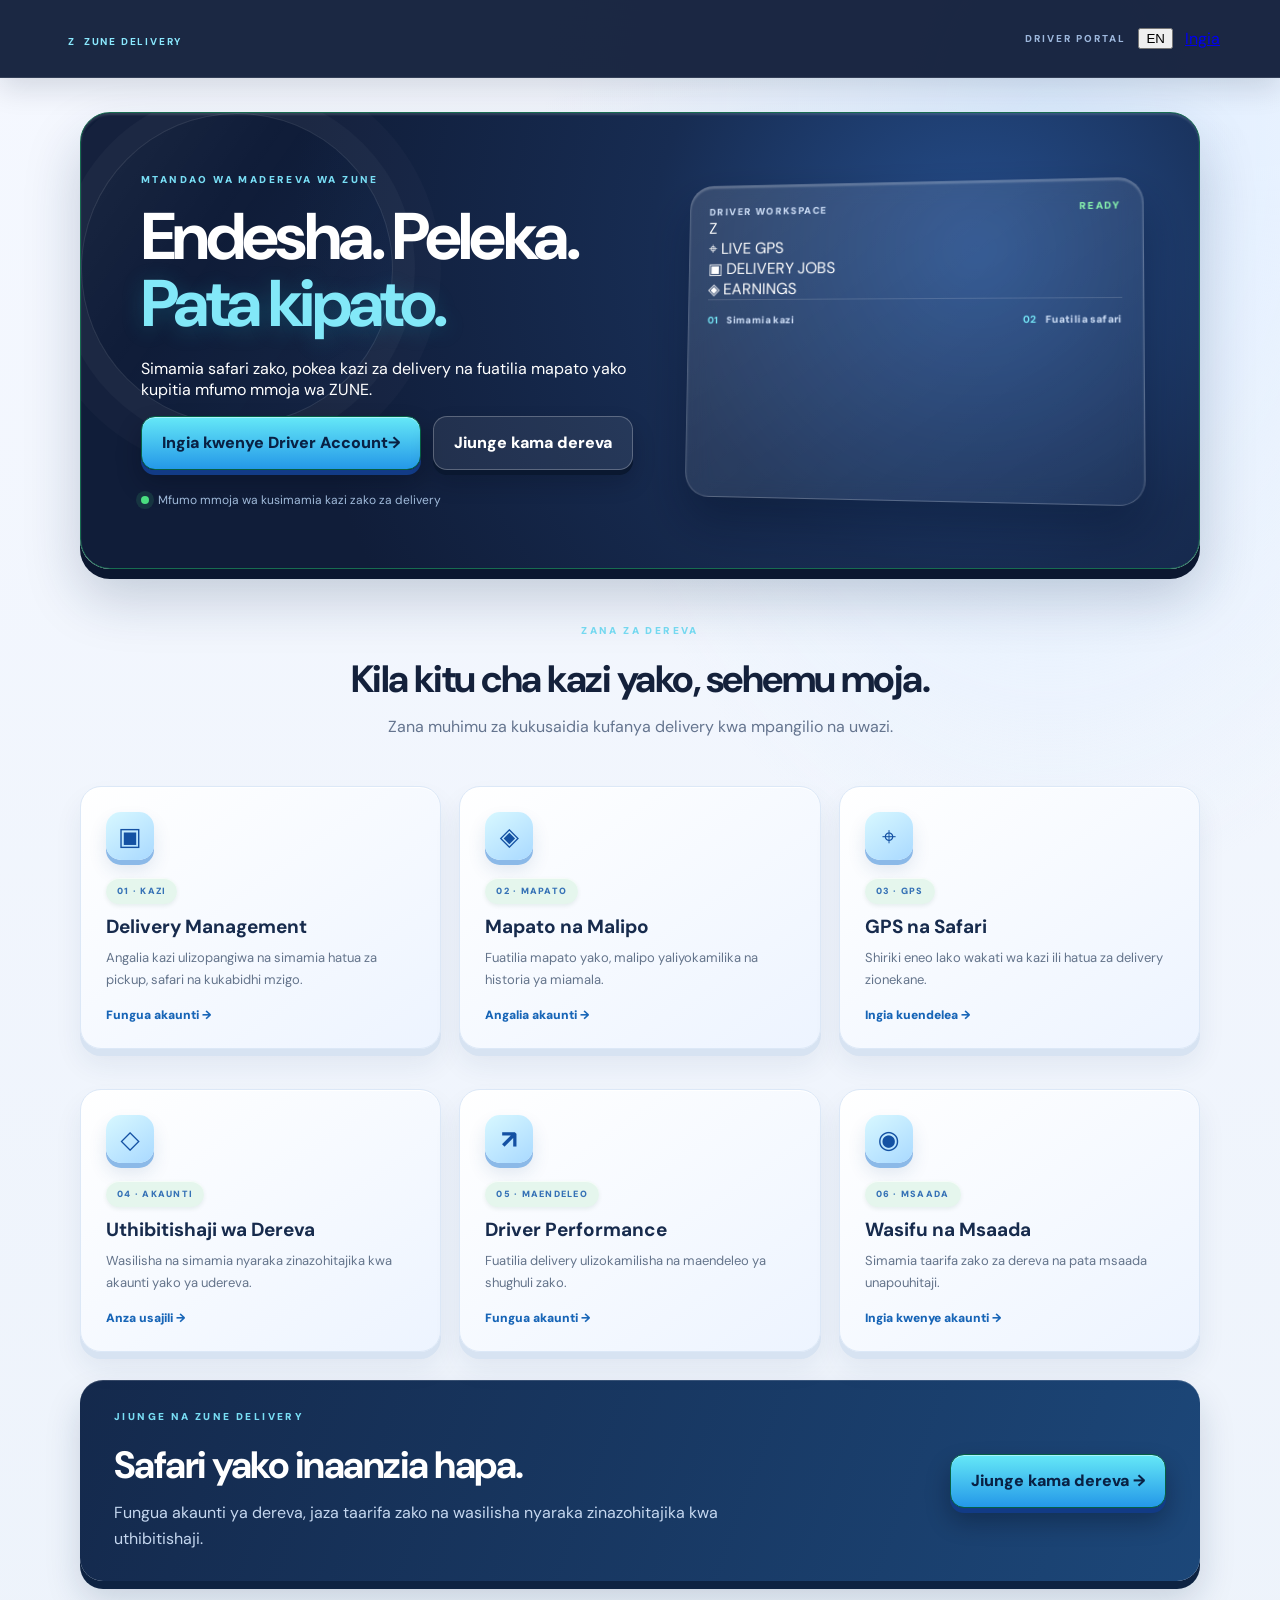
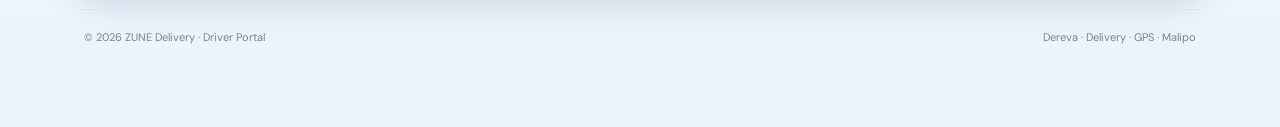
==== commit 2e533c61: "Redesign driver portal home page" ====
--- a/index.html
+++ b/index.html
@@ -2,57 +2,76 @@
 <html lang="sw">
 <head>
 <meta charset="utf-8"><meta name="viewport" content="width=device-width,initial-scale=1"><meta name="theme-color" content="#101d39">
+<meta name="description" content="ZUNE Delivery Driver Portal — simamia kazi zako za delivery, safari na mapato sehemu moja.">
 <title>ZUNE Delivery | Driver Portal</title>
 <link rel="stylesheet" href="./styles.css?v=rebuild-1">
 <link rel="stylesheet" href="./delivery-3d.css?v=20261122-3d-1">
-<link rel="stylesheet" href="./home-landing.css?v=20261122-driver-portal-2">
+<link rel="stylesheet" href="./home-landing.css?v=20261122-driver-portal-3">
 </head>
 <body class="driver-portal">
 <header class="topbar">
-  <a class="brand" href="./index.html" aria-label="ZUNE Delivery home">ⓏⓊⓃⒺ <span>DELIVERY</span></a>
-  <div class="top-actions"><span class="portal-label">DRIVER PORTAL</span><button id="languageBtn" class="ghost" type="button">EN</button><a class="ghost" href="./login.html">Ingia</a></div>
+  <a class="brand" href="./index.html" aria-label="ZUNE Delivery home"><span class="brand-mark">Z</span><span class="brand-name">ZUNE <b>DELIVERY</b></span></a>
+  <nav class="top-actions" aria-label="Main navigation">
+    <span class="portal-label">DRIVER PORTAL</span>
+    <button id="languageBtn" class="language-toggle" type="button" aria-label="Change language">EN</button>
+    <a class="top-login" href="./login.html" data-sw="Ingia" data-en="Sign in">Ingia</a>
+  </nav>
 </header>
 <main class="shell">
-<section class="hero driver-hero">
-  <div class="hero-copy">
-    <p class="eyebrow">ZUNE DRIVER NETWORK</p>
-    <h1>Endesha. Peleka.<br><em>Pata kipato.</em></h1>
-    <p class="muted">Simamia safari zako, pokea kazi za delivery na fuatilia mapato yako kupitia mfumo mmoja wa ZUNE.</p>
-    <div class="application-actions"><a class="primary" href="./login.html">Ingia kwenye Driver Account</a><a class="ghost" href="./signup.html">Jiunge kama dereva</a></div>
-    <p class="hero-note"><span class="status-dot"></span> Mfumo mmoja wa kusimamia kazi zako za delivery</p>
-  </div>
-  <div class="hero-workspace" aria-label="Muhtasari wa huduma za dereva">
-    <div class="workspace-top"><span>DRIVER WORKSPACE</span><span class="workspace-live">● READY</span></div>
-    <div class="workspace-orbit"><div class="orbit-ring"></div><div class="orbit-core">Ⓩ</div><span class="orbit-chip chip-one">GPS</span><span class="orbit-chip chip-two">DELIVERY</span><span class="orbit-chip chip-three">EARNINGS</span></div>
-    <div class="workspace-bottom"><span><b>01</b> Manage jobs</span><span><b>02</b> Track progress</span></div>
-  </div>
-</section>
-<section class="section-heading"><p class="eyebrow">YOUR DRIVER TOOLKIT</p><h2>Kila kitu cha kazi yako, sehemu moja.</h2><p class="muted">Zana muhimu za kukusaidia kufanya delivery kwa mpangilio na uwazi.</p></section>
-<section class="grid-cards driver-features">
-  <article class="panel feature-card"><span class="feature-icon">▣</span><span class="pill">01 · KAZI</span><h2>Delivery Management</h2><p class="muted">Angalia kazi ulizopangiwa na simamia hatua za pickup, safari na kukabidhi mzigo.</p><a class="text-link" href="./login.html">Fungua akaunti <span>→</span></a></article>
-  <article class="panel feature-card"><span class="feature-icon">◈</span><span class="pill">02 · MAPATO</span><h2>Mapato na Malipo</h2><p class="muted">Fuatilia mapato yako, malipo yaliyokamilika na historia ya miamala.</p><a class="text-link" href="./login.html">Angalia akaunti <span>→</span></a></article>
-  <article class="panel feature-card"><span class="feature-icon">⌖</span><span class="pill">03 · GPS</span><h2>GPS na Safari</h2><p class="muted">Shiriki eneo lako wakati wa kazi ili safari na hatua za delivery zionekane.</p><a class="text-link" href="./login.html">Ingia kuendelea <span>→</span></a></article>
-  <article class="panel feature-card"><span class="feature-icon">◇</span><span class="pill">04 · AKAUNTI</span><h2>Uthibitishaji wa Dereva</h2><p class="muted">Wasilisha na simamia nyaraka zinazohitajika kwa akaunti yako ya udereva.</p><a class="text-link" href="./signup.html">Anza usajili <span>→</span></a></article>
-  <article class="panel feature-card"><span class="feature-icon">↗</span><span class="pill">05 · MAENDELEO</span><h2>Driver Performance</h2><p class="muted">Fuatilia kazi ulizokamilisha na maendeleo ya shughuli zako.</p><a class="text-link" href="./login.html">Fungua akaunti <span>→</span></a></article>
-  <article class="panel feature-card"><span class="feature-icon">◉</span><span class="pill">06 · MSAADA</span><h2>Wasifu na Msaada</h2><p class="muted">Simamia taarifa zako za dereva na pata msaada unapouhitaji.</p><a class="text-link" href="./login.html">Ingia kwenye akaunti <span>→</span></a></article>
-</section>
-<section class="join-panel"><div><p class="eyebrow">READY TO DRIVE WITH ZUNE?</p><h2>Safari yako inaanzia hapa.</h2><p class="muted">Fungua akaunti ya dereva, jaza taarifa zako na wasilisha nyaraka kwa ajili ya uthibitishaji.</p></div><a class="primary" href="./signup.html">Jiunge kama dereva <span>→</span></a></section>
-<footer><span>© ZUNE Delivery · Driver Portal</span><span>Dereva · Delivery · GPS · Malipo</span></footer>
+  <section class="hero driver-hero">
+    <div class="hero-copy">
+      <p class="eyebrow" data-sw="MTANDAO WA MADEREVA WA ZUNE" data-en="ZUNE DRIVER NETWORK">MTANDAO WA MADEREVA WA ZUNE</p>
+      <h1 data-sw="Endesha. Peleka.<br><em>Pata kipato.</em>" data-en="Drive. Deliver.<br><em>Earn with ZUNE.</em>">Endesha. Peleka.<br><em>Pata kipato.</em></h1>
+      <p class="hero-description" data-sw="Simamia safari zako, pokea kazi za delivery na fuatilia mapato yako kupitia mfumo mmoja wa ZUNE." data-en="Manage your routes, receive delivery jobs and follow your earnings in one ZUNE driver workspace.">Simamia safari zako, pokea kazi za delivery na fuatilia mapato yako kupitia mfumo mmoja wa ZUNE.</p>
+      <div class="application-actions">
+        <a class="primary" href="./login.html" data-sw="Ingia kwenye Driver Account" data-en="Sign in to Driver Account">Ingia kwenye Driver Account <span aria-hidden="true">→</span></a>
+        <a class="ghost" href="./signup.html" data-sw="Jiunge kama dereva" data-en="Register as a driver">Jiunge kama dereva</a>
+      </div>
+      <p class="hero-note"><span class="status-dot"></span><span data-sw="Mfumo mmoja wa kusimamia kazi zako za delivery" data-en="One workspace for your delivery work">Mfumo mmoja wa kusimamia kazi zako za delivery</span></p>
+    </div>
+    <div class="hero-workspace" aria-label="Driver workspace overview">
+      <div class="workspace-top"><span>DRIVER WORKSPACE</span><span class="workspace-live"><i></i> READY</span></div>
+      <div class="workspace-scene">
+        <div class="scene-glow"></div><div class="scene-ring ring-a"></div><div class="scene-ring ring-b"></div>
+        <div class="scene-cube"><span>Z</span></div>
+        <div class="scene-tag tag-gps"><b>⌖</b> LIVE GPS</div>
+        <div class="scene-tag tag-jobs"><b>▣</b> DELIVERY JOBS</div>
+        <div class="scene-tag tag-pay"><b>◈</b> EARNINGS</div>
+      </div>
+      <div class="workspace-bottom"><span><b>01</b> <span data-sw="Simamia kazi" data-en="Manage jobs">Simamia kazi</span></span><span><b>02</b> <span data-sw="Fuatilia safari" data-en="Track progress">Fuatilia safari</span></span></div>
+    </div>
+  </section>
+
+  <section class="section-heading">
+    <p class="eyebrow" data-sw="ZANA ZA DEREVA" data-en="YOUR DRIVER TOOLKIT">ZANA ZA DEREVA</p>
+    <h2 data-sw="Kila kitu cha kazi yako, sehemu moja." data-en="Everything you need for your delivery work.">Kila kitu cha kazi yako, sehemu moja.</h2>
+    <p class="muted" data-sw="Zana muhimu za kukusaidia kufanya delivery kwa mpangilio na uwazi." data-en="Tools to help you complete deliveries with clarity and control.">Zana muhimu za kukusaidia kufanya delivery kwa mpangilio na uwazi.</p>
+  </section>
+
+  <section class="grid-cards driver-features" aria-label="Driver features">
+    <article class="panel feature-card"><span class="feature-icon">▣</span><span class="pill">01 · KAZI</span><h2 data-sw="Delivery Management" data-en="Delivery Management">Delivery Management</h2><p data-sw="Angalia kazi ulizopangiwa na simamia hatua za pickup, safari na kukabidhi mzigo." data-en="View assigned jobs and manage pickup, transit and delivery handover.">Angalia kazi ulizopangiwa na simamia hatua za pickup, safari na kukabidhi mzigo.</p><a class="text-link" href="./login.html" data-sw="Fungua akaunti →" data-en="Open your account →">Fungua akaunti →</a></article>
+    <article class="panel feature-card"><span class="feature-icon">◈</span><span class="pill">02 · MAPATO</span><h2 data-sw="Mapato na Malipo" data-en="Earnings & Payments">Mapato na Malipo</h2><p data-sw="Fuatilia mapato yako, malipo yaliyokamilika na historia ya miamala." data-en="Review your earnings, completed payments and transaction history.">Fuatilia mapato yako, malipo yaliyokamilika na historia ya miamala.</p><a class="text-link" href="./login.html" data-sw="Angalia akaunti →" data-en="View account →">Angalia akaunti →</a></article>
+    <article class="panel feature-card"><span class="feature-icon">⌖</span><span class="pill">03 · GPS</span><h2 data-sw="GPS na Safari" data-en="GPS & Routes">GPS na Safari</h2><p data-sw="Shiriki eneo lako wakati wa kazi ili hatua za delivery zionekane." data-en="Share your location while working so delivery progress can be followed.">Shiriki eneo lako wakati wa kazi ili hatua za delivery zionekane.</p><a class="text-link" href="./login.html" data-sw="Ingia kuendelea →" data-en="Sign in to continue →">Ingia kuendelea →</a></article>
+    <article class="panel feature-card"><span class="feature-icon">◇</span><span class="pill">04 · AKAUNTI</span><h2 data-sw="Uthibitishaji wa Dereva" data-en="Driver Verification">Uthibitishaji wa Dereva</h2><p data-sw="Wasilisha na simamia nyaraka zinazohitajika kwa akaunti yako ya udereva." data-en="Submit and manage the documents required for your driver account.">Wasilisha na simamia nyaraka zinazohitajika kwa akaunti yako ya udereva.</p><a class="text-link" href="./signup.html" data-sw="Anza usajili →" data-en="Start registration →">Anza usajili →</a></article>
+    <article class="panel feature-card"><span class="feature-icon">↗</span><span class="pill">05 · MAENDELEO</span><h2 data-sw="Driver Performance" data-en="Driver Performance">Driver Performance</h2><p data-sw="Fuatilia delivery ulizokamilisha na maendeleo ya shughuli zako." data-en="Review completed deliveries and your work performance.">Fuatilia delivery ulizokamilisha na maendeleo ya shughuli zako.</p><a class="text-link" href="./login.html" data-sw="Fungua akaunti →" data-en="Open your account →">Fungua akaunti →</a></article>
+    <article class="panel feature-card"><span class="feature-icon">◉</span><span class="pill">06 · MSAADA</span><h2 data-sw="Wasifu na Msaada" data-en="Profile & Support">Wasifu na Msaada</h2><p data-sw="Simamia taarifa zako za dereva na pata msaada unapouhitaji." data-en="Manage your driver details and get help when you need it.">Simamia taarifa zako za dereva na pata msaada unapouhitaji.</p><a class="text-link" href="./login.html" data-sw="Ingia kwenye akaunti →" data-en="Sign in to your account →">Ingia kwenye akaunti →</a></article>
+  </section>
+
+  <section class="join-panel">
+    <div><p class="eyebrow" data-sw="JIUNGE NA ZUNE DELIVERY" data-en="DRIVE WITH ZUNE DELIVERY">JIUNGE NA ZUNE DELIVERY</p><h2 data-sw="Safari yako inaanzia hapa." data-en="Your journey starts here.">Safari yako inaanzia hapa.</h2><p class="muted" data-sw="Fungua akaunti ya dereva, jaza taarifa zako na wasilisha nyaraka zinazohitajika kwa uthibitishaji." data-en="Create a driver account, complete your details and submit the required documents for verification.">Fungua akaunti ya dereva, jaza taarifa zako na wasilisha nyaraka zinazohitajika kwa uthibitishaji.</p></div>
+    <a class="primary" href="./signup.html" data-sw="Jiunge kama dereva →" data-en="Register as a driver →">Jiunge kama dereva →</a>
+  </section>
+  <footer><span>© <span id="year"></span> ZUNE Delivery · Driver Portal</span><span data-sw="Dereva · Delivery · GPS · Malipo" data-en="Drivers · Deliveries · GPS · Payments">Dereva · Delivery · GPS · Malipo</span></footer>
 </main>
 <script>
-const b=document.querySelector('#languageBtn');
-b.addEventListener('click',()=>{
- const en=document.documentElement.lang==='sw';
- document.documentElement.lang=en?'en':'sw';
- document.querySelector('.hero h1').innerHTML=en?'Drive. Deliver.<br><em>Earn with ZUNE.</em>':'Endesha. Peleka.<br><em>Pata kipato.</em>';
- document.querySelector('.hero .muted').textContent=en?'Manage your routes, receive delivery jobs and follow your earnings in one ZUNE driver workspace.':'Simamia safari zako, pokea kazi za delivery na fuatilia mapato yako kupitia mfumo mmoja wa ZUNE.';
- document.querySelector('.section-heading h2').textContent=en?'Everything you need for your delivery work.':'Kila kitu cha kazi yako, sehemu moja.';
- document.querySelector('.section-heading .muted').textContent=en?'Tools to help you complete deliveries with clarity and control.':'Zana muhimu za kukusaidia kufanya delivery kwa mpangilio na uwazi.';
- document.querySelector('.join-panel h2').textContent=en?'Your journey starts here.':'Safari yako inaanzia hapa.';
- document.querySelector('.join-panel .muted').textContent=en?'Create a driver account, complete your details and submit the required documents for verification.':'Fungua akaunti ya dereva, jaza taarifa zako na wasilisha nyaraka kwa ajili ya uthibitishaji.';
- document.querySelectorAll('.application-actions a')[0].textContent=en?'Sign in to Driver Account':'Ingia kwenye Driver Account';
- document.querySelectorAll('.application-actions a')[1].textContent=en?'Register as a driver':'Jiunge kama dereva';
- b.textContent=en?'SW':'EN';
-});
+const langButton=document.getElementById('languageBtn');
+function setLanguage(lang){
+  document.documentElement.lang=lang;
+  document.querySelectorAll('[data-sw][data-en]').forEach(el=>{el.innerHTML=el.dataset[lang];});
+  langButton.textContent=lang==='sw'?'EN':'SW';
+  langButton.setAttribute('aria-label',lang==='sw'?'Switch to English':'Badili kwenda Kiswahili');
+}
+langButton.addEventListener('click',()=>setLanguage(document.documentElement.lang==='sw'?'en':'sw'));
+document.getElementById('year').textContent=new Date().getFullYear();
 </script>
 </body></html>
--- a/home-landing.css
+++ b/home-landing.css
@@ -1,47 +1,30 @@
-/* ZUNE Delivery landing page — refined responsive 3D design */
-.topbar{min-height:82px;height:auto;padding:14px max(20px,calc((100vw - 1120px)/2));gap:14px;position:sticky;top:0;z-index:40;backdrop-filter:blur(16px)}
-.brand{display:flex;align-items:center;gap:9px;font-size:20px;white-space:nowrap;letter-spacing:.1em}
-.brand span{font-size:10px;letter-spacing:.24em}
-.top-actions{align-items:center;gap:12px}
-.top-actions .ghost{min-width:76px;min-height:46px;display:inline-flex;align-items:center;justify-content:center;text-decoration:none;font-size:14px}
-.shell{max-width:1160px;padding-top:38px;padding-bottom:54px}
-.hero{min-height:410px;padding:clamp(30px,5vw,62px);border-radius:30px;display:grid;grid-template-columns:minmax(0,1.15fr) minmax(220px,.85fr);gap:28px;align-items:center}
-.hero>div:first-child{max-width:640px;position:relative;z-index:2}
-.hero .eyebrow{font-size:11px;letter-spacing:.25em;margin:0 0 18px;color:#9ce8c7}
-.hero h1{font-size:clamp(38px,5.2vw,64px);line-height:1.04;letter-spacing:-.045em;margin:0 0 22px;max-width:670px}
-.hero em{color:#aaf2d1}
-.hero .muted{font-size:clamp(16px,1.8vw,19px);line-height:1.65;max-width:510px;margin:0 0 28px;color:#e1f5e9}
-.hero-mark{width:min(100%,290px);aspect-ratio:1;border-radius:42% 58% 56% 44%;display:grid;place-items:center;justify-self:center;font-size:clamp(110px,17vw,190px);color:#c6f8df70;background:linear-gradient(145deg,#ffffff20,#ffffff08);border:1px solid #ffffff35;box-shadow:inset 0 2px 2px #ffffff40,0 28px 45px #002e2040,0 0 0 18px #ffffff08;transform:rotate(-7deg);position:relative}
-.hero-mark:after{content:"";position:absolute;inset:16px;border:1px dashed #ffffff45;border-radius:inherit}
-.application-actions{gap:13px;align-items:stretch}
-.application-actions a{min-height:58px;padding:15px 22px;display:inline-flex;align-items:center;justify-content:center;border-radius:15px;font-size:15px;line-height:1.3;text-decoration:none;box-shadow:0 5px 0 #034b38,0 12px 22px #002e2035,inset 0 1px #ffffff55}
-.application-actions a.ghost{background:linear-gradient(180deg,#fff,#eaf5ee);color:#205641;border:1px solid #d4e8da;box-shadow:0 5px 0 #cfdfd4,0 10px 20px #002e2018}
-.grid-cards{gap:18px;margin-top:28px}
-.grid-cards .panel{margin-top:0;padding:27px;min-height:245px;display:flex;flex-direction:column;align-items:flex-start}
-.grid-cards .panel h2{font-size:22px;letter-spacing:-.025em;margin:20px 0 9px}
-.grid-cards .panel p{font-size:14px;line-height:1.65;margin:0 0 18px}
-.grid-cards .text-link{margin-top:auto;padding-top:8px}
-.grid-cards .track-form{width:100%;margin-top:auto}
-.grid-cards .track-form input{min-height:46px}
-.grid-cards .track-form .primary{font-size:14px;min-height:46px}
-footer{margin-top:18px;border-top:1px solid #dce9e0}
-@media(max-width:760px){
- .topbar{min-height:74px;padding:11px 16px}
- .brand{font-size:17px;gap:6px}.brand span{font-size:9px}
- .top-actions{gap:8px}.top-actions .ghost{min-width:58px;min-height:43px;padding:9px 13px}
- .shell{padding:22px 14px 38px}
- .hero{min-height:0;grid-template-columns:1fr;padding:30px 24px 28px;gap:22px;border-radius:26px}
- .hero>div:first-child{max-width:none}
- .hero .eyebrow{font-size:10px;letter-spacing:.2em;margin-bottom:16px}
- .hero h1{font-size:clamp(36px,9vw,48px);line-height:1.08;letter-spacing:-.04em;margin-bottom:17px;max-width:560px}
- .hero .muted{font-size:16px;line-height:1.58;margin-bottom:23px}
- .hero-mark{width:118px;font-size:76px;justify-self:end;margin:-5px 6px 0 0;grid-row:2;opacity:.85}
- .hero-mark:after{inset:9px}
- .application-actions{display:grid;grid-template-columns:1fr;gap:11px}
- .application-actions a{width:100%;min-height:54px;padding:14px 17px;font-size:15px}
- .grid-cards{grid-template-columns:1fr;gap:14px;margin-top:22px}
- .grid-cards .panel{min-height:0;padding:23px}
- .grid-cards .panel h2{margin-top:16px}
- footer{font-size:10px;line-height:1.6}
-}
-@media(max-width:380px){.brand{font-size:15px}.brand span{font-size:8px}.top-actions .ghost{min-width:50px;padding:8px 10px}.hero{padding:26px 20px}.hero h1{font-size:35px}}
+/* ZUNE Delivery Driver Portal — premium navy / electric blue 3D */
+.driver-portal{--dp-navy:#101d39;--dp-blue:#2563eb;--dp-cyan:#67e8f9;--dp-ink:#14213b;background:radial-gradient(ellipse at 82% 8%,#dcecff 0,transparent 34%),linear-gradient(180deg,#f5f8ff 0%,#edf3fb 100%);color:var(--dp-ink)}
+.driver-portal .topbar{min-height:78px;padding:12px max(18px,calc((100vw - 1160px)/2));background:#101d39f2;color:#fff;border-bottom:1px solid #ffffff1c;box-shadow:0 10px 30px #07152d24}
+.driver-portal .brand{color:#fff;letter-spacing:.12em}.driver-portal .brand span{color:#8be9ff}
+.driver-portal .top-actions{display:flex;align-items:center;gap:12px}.driver-portal .top-actions .ghost{color:#fff;border:1px solid #ffffff35;border-radius:12px;padding:10px 15px;text-decoration:none}
+.portal-label{font-size:10px;letter-spacing:.2em;color:#9eb8dd;font-weight:800}
+.driver-portal .shell{max-width:1160px;padding:34px 20px 55px}
+.driver-portal .driver-hero{position:relative;overflow:hidden;min-height:420px;padding:clamp(28px,5vw,60px);border-radius:30px;background:radial-gradient(circle at 80% 30%,#254e8c 0,#172c52 34%,#101d39 72%);color:#fff;display:grid;grid-template-columns:1.05fr .95fr;gap:30px;align-items:center;box-shadow:0 10px 0 #0b1730,0 28px 55px #142c5038,inset 0 2px 2px #ffffff20}
+.driver-portal .driver-hero:after{content:"";position:absolute;inset:0;pointer-events:none;background:linear-gradient(125deg,#ffffff0c,transparent 42%,#60a5fa12)}
+.driver-portal .hero-copy{position:relative;z-index:2;max-width:610px}.driver-portal .hero .eyebrow,.driver-portal .section-heading .eyebrow,.driver-portal .join-panel .eyebrow{font-size:10px;letter-spacing:.24em;font-weight:900;color:#78ddf4;margin:0 0 17px}
+.driver-portal .hero h1{font-size:clamp(40px,5.4vw,66px);line-height:1.02;letter-spacing:-.055em;margin:0 0 20px;color:#fff}
+.driver-portal .hero h1 em{color:#82e8f8;font-style:normal;text-shadow:0 4px 22px #22d3ee35}
+.driver-portal .hero .muted{max-width:520px;color:#d3e1f5;font-size:17px;line-height:1.7;margin:0 0 27px}
+.driver-portal .application-actions{display:flex;flex-wrap:wrap;gap:12px}
+.driver-portal .application-actions a,.driver-portal .join-panel>.primary{min-height:54px;padding:14px 20px;border-radius:14px;display:inline-flex;align-items:center;justify-content:center;text-decoration:none;font-weight:850;box-shadow:0 5px 0 #123b86,0 13px 24px #02081755,inset 0 1px #ffffff70}
+.driver-portal .application-actions a.primary,.driver-portal .join-panel>.primary{background:linear-gradient(180deg,#65e8f7,#2498e8);color:#092144}
+.driver-portal .application-actions a.ghost{background:#ffffff12;color:#fff;border:1px solid #ffffff40;box-shadow:0 5px 0 #0a1830,0 12px 22px #02081738}
+.driver-portal .hero-note{display:flex;align-items:center;gap:9px;color:#9fb9d9;font-size:12px;margin:22px 0 0}.status-dot{width:8px;height:8px;border-radius:50%;background:#4ade80;box-shadow:0 0 0 5px #4ade8020}
+.driver-portal .hero-workspace{position:relative;z-index:1;min-height:320px;padding:20px;border-radius:25px;background:linear-gradient(145deg,#ffffff20,#ffffff08);border:1px solid #ffffff30;box-shadow:inset 0 2px 2px #ffffff38,0 24px 45px #030c2055;backdrop-filter:blur(12px);transform:perspective(900px) rotateY(-7deg) rotateX(3deg)}
+.workspace-top,.workspace-bottom{display:flex;justify-content:space-between;align-items:center;color:#c8d9f2;font-size:10px;font-weight:900;letter-spacing:.14em}.workspace-live{color:#86efac}
+.workspace-orbit{height:235px;position:relative;display:grid;place-items:center}.orbit-ring{width:190px;height:190px;border-radius:50%;border:1px solid #7dd3fc65;box-shadow:0 0 0 18px #7dd3fc0b,0 0 45px #38bdf830,inset 0 0 35px #38bdf81a;transform:rotateX(62deg) rotateZ(-25deg)}.orbit-core{position:absolute;width:104px;height:104px;border-radius:30px;display:grid;place-items:center;font-size:55px;color:#b8f5ff;background:linear-gradient(145deg,#3b82f6,#142c58);box-shadow:0 12px 0 #0c1c3d,0 25px 35px #02081788,inset 0 2px 3px #ffffff70;transform:rotate(-9deg)}.orbit-chip{position:absolute;padding:8px 11px;border-radius:10px;background:#13294c;border:1px solid #8bdcfb55;color:#bff6ff;font-size:9px;font-weight:900;letter-spacing:.12em;box-shadow:0 7px 15px #02081766}.chip-one{top:28px;right:12%}.chip-two{bottom:27px;left:3%}.chip-three{bottom:20px;right:2%}.workspace-bottom{border-top:1px solid #ffffff25;padding-top:14px;letter-spacing:.04em}.workspace-bottom b{color:#75e7f7;margin-right:6px}
+.driver-portal .section-heading{text-align:center;margin:55px auto 25px;max-width:700px}.driver-portal .section-heading h2,.driver-portal .join-panel h2{font-size:clamp(27px,3vw,38px);letter-spacing:-.04em;margin:0 0 10px;color:#14213b}.driver-portal .section-heading .muted{color:#65758f;line-height:1.6;margin:0}
+.driver-portal .driver-features{display:grid;grid-template-columns:repeat(3,minmax(0,1fr));gap:18px;margin:0}
+.driver-portal .driver-features .feature-card{position:relative;overflow:hidden;min-height:255px;padding:25px;border-radius:21px;background:linear-gradient(145deg,#fff,#edf4ff);border:1px solid #dce8f7;box-shadow:0 7px 0 #d7e3f2,0 16px 28px #18365b13,inset 0 1px #fff;display:flex;flex-direction:column;align-items:flex-start}
+.driver-portal .feature-icon{width:48px;height:48px;border-radius:15px;display:grid;place-items:center;background:linear-gradient(145deg,#d8f8ff,#a9d9ff);color:#1451a3;font-size:25px;font-weight:900;box-shadow:0 5px 0 #8bb9e8,0 10px 18px #23518a20;margin-bottom:18px}
+.driver-portal .feature-card .pill{font-size:9px;letter-spacing:.14em;color:#3672b6;font-weight:900}.driver-portal .feature-card h2{font-size:19px;margin:10px 0 8px;color:#172b4d}.driver-portal .feature-card p{font-size:13px;line-height:1.65;color:#64748b;margin:0 0 17px}.driver-portal .feature-card .text-link{margin-top:auto;color:#1765b7;font-size:12px;font-weight:900;text-decoration:none}
+.driver-portal .join-panel{margin-top:28px;padding:30px 34px;border-radius:23px;background:linear-gradient(110deg,#14294c,#1c4779);color:#fff;display:flex;align-items:center;justify-content:space-between;gap:25px;box-shadow:0 8px 0 #0e2342,0 20px 35px #102d522c,inset 0 1px #ffffff25}.driver-portal .join-panel h2{color:#fff}.driver-portal .join-panel .muted{color:#c5d7ef;max-width:620px;line-height:1.6;margin:0}.driver-portal .join-panel>.primary{white-space:nowrap}
+.driver-portal footer{margin-top:28px;padding-top:20px;border-top:1px solid #d7e3f1;color:#74839a;font-size:11px;display:flex;justify-content:space-between;gap:12px}
+@media(max-width:800px){.driver-portal .driver-hero{grid-template-columns:1fr;gap:25px}.driver-portal .hero-workspace{min-height:290px;transform:none}.driver-portal .driver-features{grid-template-columns:repeat(2,minmax(0,1fr))}.driver-portal .join-panel{align-items:flex-start;flex-direction:column}}
+@media(max-width:560px){.driver-portal .topbar{padding:10px 14px;min-height:68px}.driver-portal .brand{font-size:16px}.driver-portal .brand span{font-size:9px}.portal-label{display:none}.driver-portal .shell{padding:20px 13px 38px}.driver-portal .driver-hero{padding:28px 21px;border-radius:23px;min-height:0}.driver-portal .hero h1{font-size:43px}.driver-portal .hero .muted{font-size:15px}.driver-portal .application-actions{display:grid;grid-template-columns:1fr}.driver-portal .application-actions a{width:100%}.driver-portal .hero-workspace{padding:16px;min-height:270px}.workspace-orbit{height:205px}.orbit-ring{width:165px;height:165px}.orbit-core{width:88px;height:88px;font-size:46px}.driver-portal .section-heading{margin:42px auto 21px}.driver-portal .driver-features{grid-template-columns:1fr;gap:14px}.driver-portal .driver-features .feature-card{min-height:0;padding:22px}.driver-portal .join-panel{padding:25px 22px}.driver-portal .join-panel>.primary{width:100%}.driver-portal footer{flex-direction:column;font-size:10px}}
